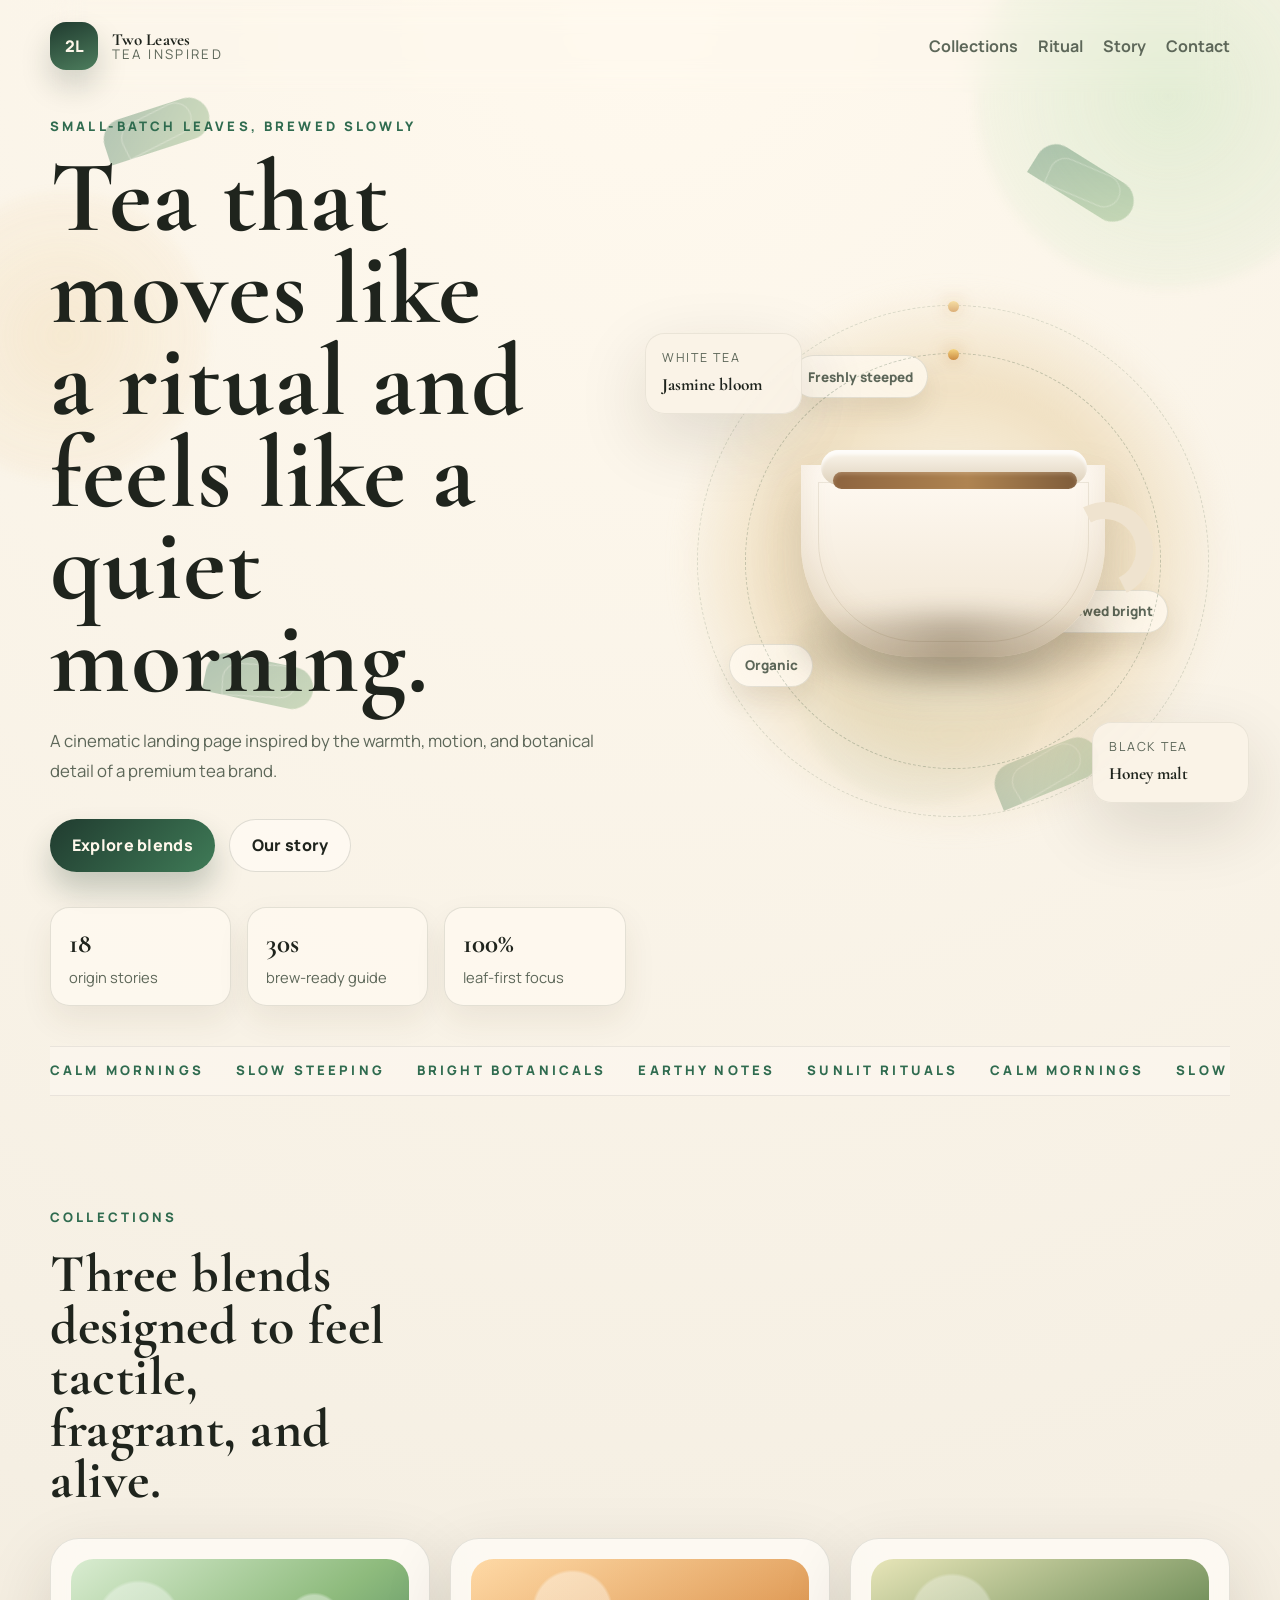
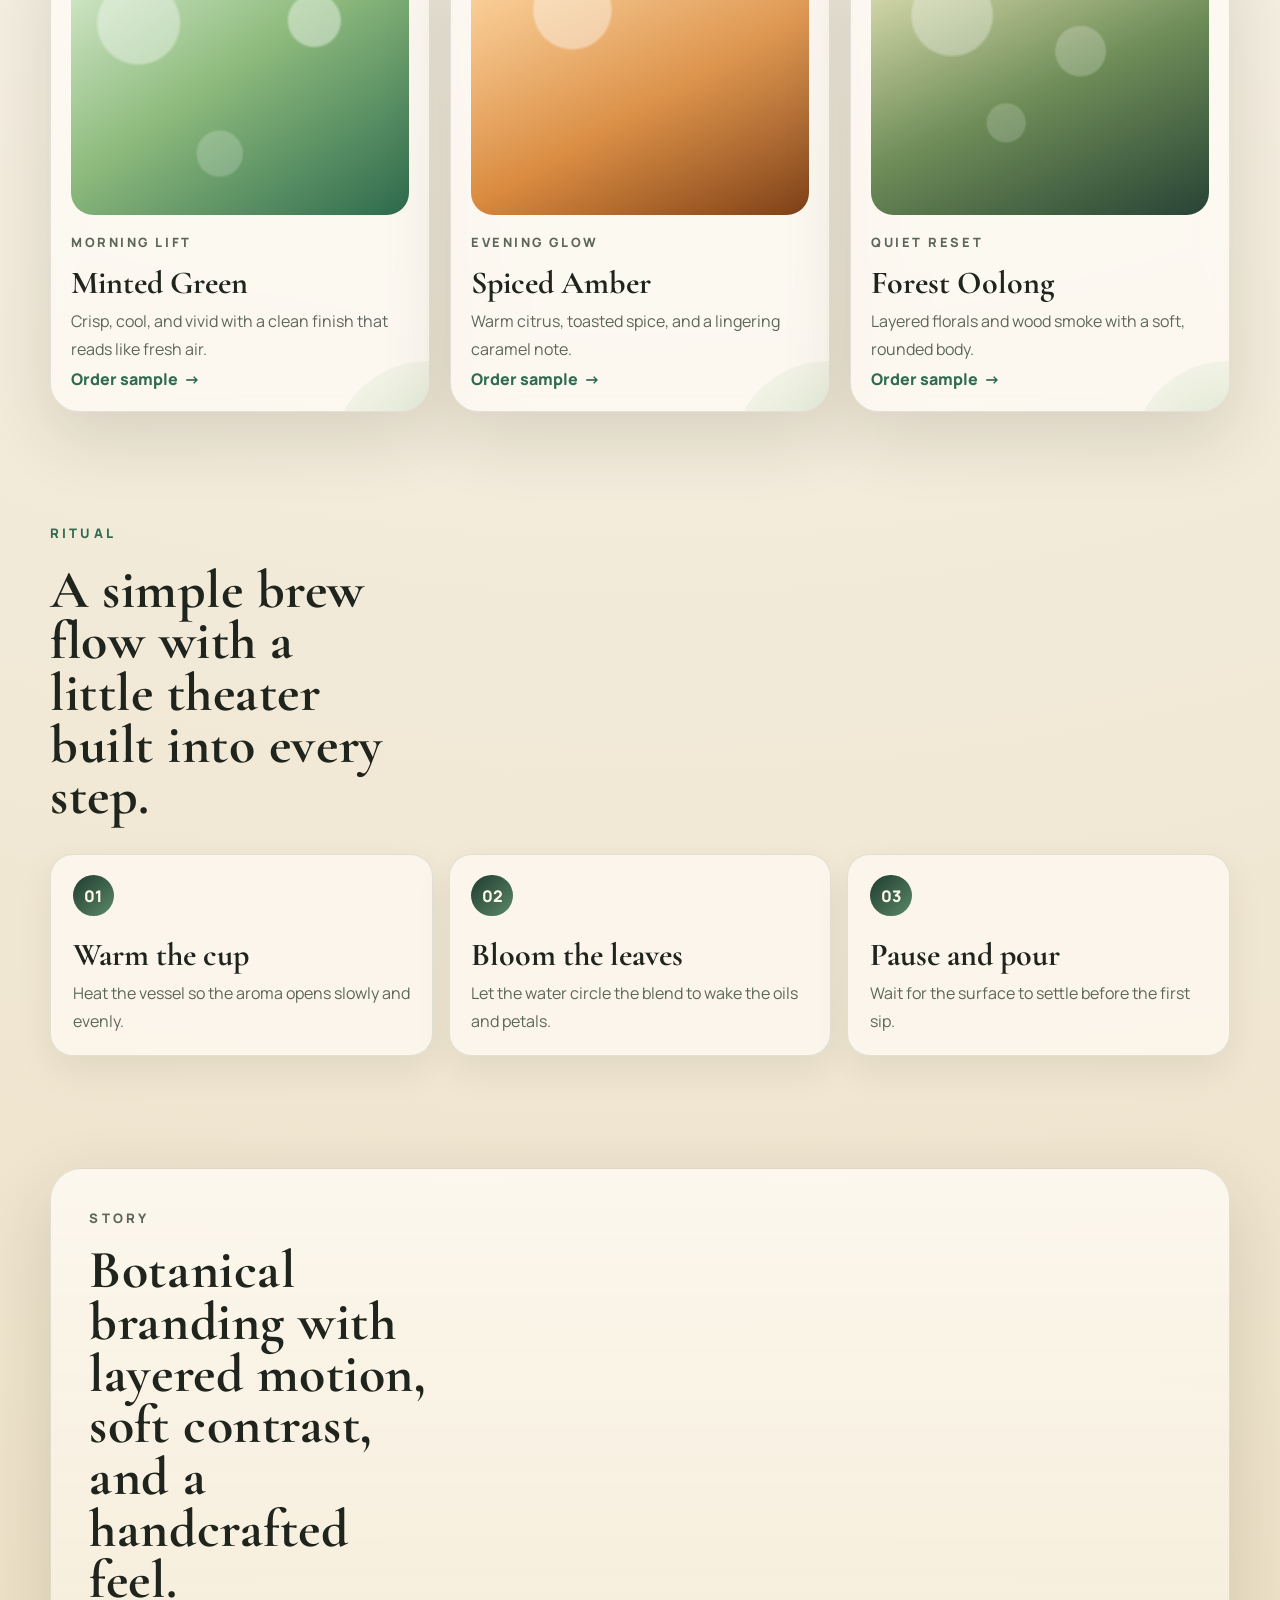
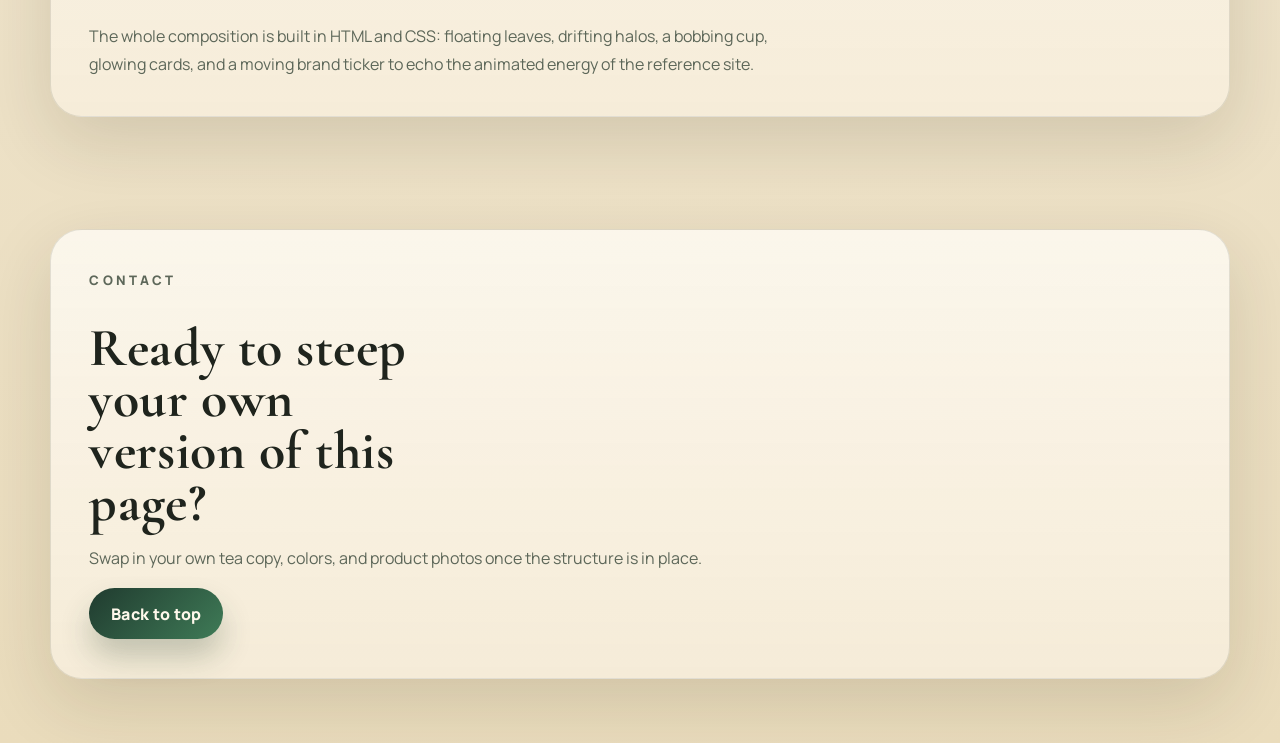
==== full-stack/assignment6/Project-1/index.html @ 66d1560f "Added: assignment6 Project-1" ====
<!DOCTYPE html>
<html lang="en">
    <head>
        <meta charset="UTF-8" />
        <meta name="viewport" content="width=device-width, initial-scale=1.0" />
        <title>Two Leaves Inspired Tea</title>
        <link rel="stylesheet" href="style.css" />
    </head>
    <body>
        <div class="page-bg" aria-hidden="true">
            <span class="orb orb-a"></span>
            <span class="orb orb-b"></span>
            <span class="orb orb-c"></span>
            <span class="leaf leaf-1"></span>
            <span class="leaf leaf-2"></span>
            <span class="leaf leaf-3"></span>
            <span class="leaf leaf-4"></span>
        </div>

        <header class="topbar">
            <a class="brand" href="#home" aria-label="Tea brand home">
                <span class="brand-mark">2L</span>
                <span class="brand-copy">
                    <strong>Two Leaves</strong>
                    <span>tea inspired</span>
                </span>
            </a>

            <nav class="nav" aria-label="Primary">
                <a href="#collections">Collections</a>
                <a href="#ritual">Ritual</a>
                <a href="#story">Story</a>
                <a href="#contact">Contact</a>
            </nav>
        </header>

        <main id="home">
            <section class="hero">
                <div class="hero-copy">
                    <p class="eyebrow">Small-batch leaves, brewed slowly</p>
                    <h1>Tea that moves like a ritual and feels like a quiet morning.</h1>
                    <p class="lede">
                        A cinematic landing page inspired by the warmth, motion, and botanical
                        detail of a premium tea brand.
                    </p>

                    <div class="hero-actions">
                        <a class="button button-primary" href="#collections">Explore blends</a>
                        <a class="button button-secondary" href="#story">Our story</a>
                    </div>

                    <div class="hero-metrics" aria-label="Highlights">
                        <div>
                            <strong>18</strong>
                            <span>origin stories</span>
                        </div>
                        <div>
                            <strong>30s</strong>
                            <span>brew-ready guide</span>
                        </div>
                        <div>
                            <strong>100%</strong>
                            <span>leaf-first focus</span>
                        </div>
                    </div>
                </div>

                <div class="hero-stage" aria-hidden="true">
                    <div class="halo"></div>
                    <div class="cup-wrap">
                        <div class="steam steam-1"></div>
                        <div class="steam steam-2"></div>
                        <div class="steam steam-3"></div>
                        <div class="cup">
                            <div class="cup-rim"></div>
                            <div class="tea-surface"></div>
                            <div class="cup-handle"></div>
                            <div class="cup-shadow"></div>
                        </div>
                        <div class="badge badge-top">Freshly steeped</div>
                        <div class="badge badge-left">Organic</div>
                        <div class="badge badge-right">Brewed bright</div>
                    </div>

                    <div class="orbit orbit-one"></div>
                    <div class="orbit orbit-two"></div>
                    <div class="botanical-card botanical-card-left">
                        <span>White Tea</span>
                        <strong>Jasmine bloom</strong>
                    </div>
                    <div class="botanical-card botanical-card-right">
                        <span>Black Tea</span>
                        <strong>Honey malt</strong>
                    </div>
                </div>
            </section>

            <section class="ticker" aria-label="Brand values">
                <div class="ticker-track">
                    <span>calm mornings</span>
                    <span>slow steeping</span>
                    <span>bright botanicals</span>
                    <span>earthy notes</span>
                    <span>sunlit rituals</span>
                    <span>calm mornings</span>
                    <span>slow steeping</span>
                    <span>bright botanicals</span>
                    <span>earthy notes</span>
                    <span>sunlit rituals</span>
                </div>
            </section>

            <section class="section" id="collections">
                <div class="section-heading">
                    <p class="eyebrow">Collections</p>
                    <h2>Three blends designed to feel tactile, fragrant, and alive.</h2>
                </div>

                <div class="cards">
                    <article class="tea-card card-a">
                        <div class="card-visual visual-sage"></div>
                        <p class="card-kicker">Morning lift</p>
                        <h3>Minted Green</h3>
                        <p>
                            Crisp, cool, and vivid with a clean finish that reads like fresh air.
                        </p>
                        <a href="#contact">Order sample</a>
                    </article>

                    <article class="tea-card card-b">
                        <div class="card-visual visual-amber"></div>
                        <p class="card-kicker">Evening glow</p>
                        <h3>Spiced Amber</h3>
                        <p>
                            Warm citrus, toasted spice, and a lingering caramel note.
                        </p>
                        <a href="#contact">Order sample</a>
                    </article>

                    <article class="tea-card card-c">
                        <div class="card-visual visual-forest"></div>
                        <p class="card-kicker">Quiet reset</p>
                        <h3>Forest Oolong</h3>
                        <p>
                            Layered florals and wood smoke with a soft, rounded body.
                        </p>
                        <a href="#contact">Order sample</a>
                    </article>
                </div>
            </section>

            <section class="section ritual-section" id="ritual">
                <div class="section-heading">
                    <p class="eyebrow">Ritual</p>
                    <h2>A simple brew flow with a little theater built into every step.</h2>
                </div>

                <div class="ritual-grid">
                    <div class="ritual-step">
                        <span>01</span>
                        <h3>Warm the cup</h3>
                        <p>Heat the vessel so the aroma opens slowly and evenly.</p>
                    </div>
                    <div class="ritual-step">
                        <span>02</span>
                        <h3>Bloom the leaves</h3>
                        <p>Let the water circle the blend to wake the oils and petals.</p>
                    </div>
                    <div class="ritual-step">
                        <span>03</span>
                        <h3>Pause and pour</h3>
                        <p>Wait for the surface to settle before the first sip.</p>
                    </div>
                </div>
            </section>

            <section class="section story-section" id="story">
                <div class="story-panel">
                    <div>
                        <p class="eyebrow">Story</p>
                        <h2>Botanical branding with layered motion, soft contrast, and a handcrafted feel.</h2>
                    </div>
                    <p>
                        The whole composition is built in HTML and CSS: floating leaves, drifting
                        halos, a bobbing cup, glowing cards, and a moving brand ticker to echo the
                        animated energy of the reference site.
                    </p>
                </div>
            </section>

            <section class="section contact-section" id="contact">
                <div class="contact-card">
                    <p class="eyebrow">Contact</p>
                    <h2>Ready to steep your own version of this page?</h2>
                    <p>Swap in your own tea copy, colors, and product photos once the structure is in place.</p>
                    <a class="button button-primary" href="#home">Back to top</a>
                </div>
            </section>
        </main>
    </body>
</html>
<!DOCTYPE html>
<html lang="en">
<head>
    <meta charset="UTF-8">
    <meta name="viewport" content="width=device-width, initial-scale=1.0">
    <title>Document</title>
</head>
<body>
    
</body>
</html>
---- full-stack/assignment6/Project-1/style.css ----
@import url("https://fonts.googleapis.com/css2?family=Cormorant+Garamond:wght@500;600;700&family=Manrope:wght@400;500;600;700;800&display=swap");

:root {
    --bg: #f5efe3;
    --bg-alt: #efe4d1;
    --panel: rgba(255, 250, 241, 0.74);
    --panel-strong: rgba(250, 243, 231, 0.94);
    --text: #1f241d;
    --muted: #5d6759;
    --accent: #8b5a2b;
    --accent-2: #2f6b4f;
    --accent-3: #bda76b;
    --line: rgba(34, 45, 31, 0.12);
    --shadow: 0 24px 70px rgba(45, 35, 15, 0.14);
}

* {
    box-sizing: border-box;
}

html {
    scroll-behavior: smooth;
}

body {
    margin: 0;
    min-height: 100vh;
    color: var(--text);
    background:
        radial-gradient(circle at top, #fff9ee 0%, var(--bg) 40%, #eadcbc 100%);
    font-family: "Manrope", "Trebuchet MS", sans-serif;
    overflow-x: hidden;
}

a {
    color: inherit;
    text-decoration: none;
}

img {
    max-width: 100%;
    display: block;
}

.page-bg {
    position: fixed;
    inset: 0;
    pointer-events: none;
    overflow: hidden;
    z-index: -1;
}

.orb {
    position: absolute;
    border-radius: 50%;
    filter: blur(6px);
    opacity: 0.55;
    animation: drift 18s ease-in-out infinite;
}

.orb-a {
    width: 24rem;
    height: 24rem;
    top: -6rem;
    right: -5rem;
    background: radial-gradient(circle, rgba(186, 223, 177, 0.68), rgba(186, 223, 177, 0));
}

.orb-b {
    width: 18rem;
    height: 18rem;
    top: 12rem;
    left: -5rem;
    background: radial-gradient(circle, rgba(233, 190, 119, 0.38), rgba(233, 190, 119, 0));
    animation-delay: -6s;
}

.orb-c {
    width: 16rem;
    height: 16rem;
    bottom: 6rem;
    right: 18%;
    background: radial-gradient(circle, rgba(76, 140, 106, 0.26), rgba(76, 140, 106, 0));
    animation-delay: -12s;
}

.leaf {
    position: absolute;
    width: 6.8rem;
    height: 2.6rem;
    border-radius: 999px 999px 999px 0;
    background: linear-gradient(135deg, #1d5f3f 0%, #6ea25f 100%);
    opacity: 0.32;
    filter: blur(0.5px);
    animation: floatLeaf 14s ease-in-out infinite;
}

.leaf::before {
    content: "";
    position: absolute;
    inset: 0.28rem 1.05rem;
    border-radius: inherit;
    border: 1px solid rgba(255, 255, 255, 0.35);
    transform: rotate(-9deg);
}

.leaf-1 {
    top: 12%;
    left: 8%;
    transform: rotate(-18deg);
}

.leaf-2 {
    top: 18%;
    right: 11%;
    transform: rotate(32deg);
    animation-delay: -3s;
}

.leaf-3 {
    bottom: 22%;
    left: 16%;
    transform: rotate(12deg);
    animation-delay: -7s;
}

.leaf-4 {
    bottom: 12%;
    right: 14%;
    transform: rotate(-22deg);
    animation-delay: -10s;
}

.topbar,
.hero,
.section,
.ticker {
    width: min(1180px, calc(100% - 2rem));
    margin-inline: auto;
}

.topbar {
    display: flex;
    align-items: center;
    justify-content: space-between;
    gap: 1rem;
    padding: 1.4rem 0;
    position: sticky;
    top: 0;
    z-index: 10;
    backdrop-filter: blur(14px);
}

.brand {
    display: inline-flex;
    align-items: center;
    gap: 0.85rem;
}

.brand-mark {
    width: 3rem;
    height: 3rem;
    display: grid;
    place-items: center;
    border-radius: 1rem;
    background: linear-gradient(160deg, #203b2f, #4d7d5d);
    color: #fff7ea;
    font-weight: 800;
    box-shadow: 0 16px 30px rgba(19, 40, 27, 0.18);
}

.brand-copy {
    display: grid;
    line-height: 1.05;
}

.brand-copy strong,
.section-heading h2,
.hero-copy h1,
.story-panel h2,
.contact-card h2 {
    font-family: "Cormorant Garamond", Georgia, serif;
    letter-spacing: 0.01em;
}

.brand-copy strong {
    font-size: 1.06rem;
}

.brand-copy span {
    color: var(--muted);
    font-size: 0.83rem;
    text-transform: uppercase;
    letter-spacing: 0.18em;
}

.nav {
    display: flex;
    flex-wrap: wrap;
    gap: 1.25rem;
    justify-content: flex-end;
}

.nav a {
    color: var(--muted);
    font-weight: 700;
    position: relative;
}

.nav a::after {
    content: "";
    position: absolute;
    left: 0;
    bottom: -0.4rem;
    width: 100%;
    height: 2px;
    border-radius: 99px;
    background: linear-gradient(90deg, var(--accent-2), var(--accent-3));
    transform: scaleX(0);
    transform-origin: left;
    transition: transform 220ms ease;
}

.nav a:hover::after,
.nav a:focus-visible::after {
    transform: scaleX(1);
}

.hero {
    min-height: calc(100vh - 5.5rem);
    display: grid;
    grid-template-columns: 1.02fr 0.98fr;
    align-items: center;
    gap: clamp(2rem, 4vw, 4.5rem);
    padding: 1.5rem 0 2rem;
}

.hero-copy {
    animation: fadeUp 900ms ease both;
}

.eyebrow {
    margin: 0 0 0.9rem;
    color: var(--accent-2);
    font-size: 0.82rem;
    font-weight: 800;
    letter-spacing: 0.24em;
    text-transform: uppercase;
}

.hero-copy h1 {
    margin: 0;
    max-width: 10ch;
    font-size: clamp(3.5rem, 8vw, 7.4rem);
    line-height: 0.9;
}

.lede {
    max-width: 34rem;
    margin: 1.4rem 0 0;
    font-size: 1.05rem;
    line-height: 1.8;
    color: var(--muted);
}

.hero-actions {
    display: flex;
    flex-wrap: wrap;
    gap: 0.9rem;
    margin-top: 2rem;
}

.button {
    display: inline-flex;
    align-items: center;
    justify-content: center;
    min-height: 3.2rem;
    padding: 0.85rem 1.35rem;
    border-radius: 999px;
    font-weight: 800;
    letter-spacing: 0.02em;
    transition: transform 200ms ease, box-shadow 200ms ease, background 200ms ease;
}

.button:hover,
.button:focus-visible {
    transform: translateY(-2px);
}

.button-primary {
    color: #fff8eb;
    background: linear-gradient(135deg, #203b2f, #3f7b57);
    box-shadow: 0 18px 30px rgba(28, 59, 41, 0.24);
}

.button-secondary {
    border: 1px solid rgba(35, 43, 30, 0.14);
    background: rgba(255, 251, 244, 0.72);
}

.hero-metrics {
    display: grid;
    grid-template-columns: repeat(3, minmax(0, 1fr));
    gap: 1rem;
    margin-top: 2.2rem;
}

.hero-metrics div {
    padding: 1rem 1.1rem;
    border-radius: 1.2rem;
    border: 1px solid var(--line);
    background: var(--panel);
    backdrop-filter: blur(10px);
    box-shadow: 0 14px 32px rgba(79, 62, 24, 0.08);
}

.hero-metrics strong {
    display: block;
    font-size: 1.7rem;
    font-family: "Cormorant Garamond", Georgia, serif;
}

.hero-metrics span {
    color: var(--muted);
    font-size: 0.92rem;
}

.hero-stage {
    position: relative;
    min-height: 42rem;
    display: grid;
    place-items: center;
    animation: fadeUp 1100ms ease 120ms both;
}

.halo {
    position: absolute;
    width: min(84vw, 34rem);
    aspect-ratio: 1;
    border-radius: 50%;
    background: radial-gradient(circle, rgba(255, 252, 241, 0.95), rgba(232, 209, 166, 0.58) 45%, rgba(232, 209, 166, 0) 72%);
    filter: blur(10px);
    animation: pulse 7s ease-in-out infinite;
}

.cup-wrap {
    position: relative;
    width: min(70vw, 28rem);
    aspect-ratio: 1;
    display: grid;
    place-items: center;
    animation: bob 6s ease-in-out infinite;
}

.cup {
    position: relative;
    width: 19rem;
    height: 12rem;
    border-radius: 0 0 7rem 7rem;
    background: linear-gradient(180deg, #fffaf3 0%, #efe3cf 100%);
    box-shadow: inset 0 -1rem 2rem rgba(136, 103, 48, 0.13), 0 25px 50px rgba(77, 55, 20, 0.22);
    z-index: 2;
}

.cup::before {
    content: "";
    position: absolute;
    inset: 1.05rem 1.05rem 0.95rem;
    border-radius: 0 0 6.3rem 6.3rem;
    border: 1px solid rgba(94, 72, 28, 0.1);
}

.cup-rim {
    position: absolute;
    top: -0.95rem;
    left: 1.25rem;
    width: 16.6rem;
    height: 2.2rem;
    border-radius: 999px;
    background: linear-gradient(180deg, #fcf7ee 0%, #ddd0ba 100%);
    box-shadow: inset 0 0.3rem 0.2rem rgba(255, 255, 255, 0.7);
}

.tea-surface {
    position: absolute;
    top: 0.4rem;
    left: 1.95rem;
    width: 15.3rem;
    height: 1.1rem;
    border-radius: 999px;
    background: linear-gradient(90deg, #8d643f, #af8451 55%, #7f5d3b);
    box-shadow: inset 0 0.12rem 0.25rem rgba(255, 236, 210, 0.25);
    animation: liquidShimmer 5s ease-in-out infinite;
}

.cup-handle {
    position: absolute;
    top: 2.3rem;
    right: -3rem;
    width: 6rem;
    height: 6rem;
    border-radius: 50%;
    border: 1.1rem solid #efe3cf;
    border-left-color: transparent;
    border-bottom-color: transparent;
    transform: rotate(18deg);
}

.cup-shadow {
    position: absolute;
    left: 50%;
    bottom: -1.4rem;
    width: 22rem;
    height: 4.2rem;
    transform: translateX(-50%);
    border-radius: 50%;
    background: radial-gradient(circle, rgba(64, 45, 18, 0.32), rgba(64, 45, 18, 0));
    filter: blur(12px);
    animation: shadowPulse 6s ease-in-out infinite;
}

.steam {
    position: absolute;
    bottom: 9.8rem;
    width: 0.9rem;
    height: 6rem;
    border-radius: 999px;
    background: linear-gradient(180deg, rgba(255, 250, 240, 0.95), rgba(255, 250, 240, 0));
    filter: blur(4px);
    opacity: 0;
    animation: steamRise 4.5s ease-in-out infinite;
}

.steam-1 {
    left: calc(50% - 2.1rem);
}

.steam-2 {
    left: calc(50% - 0.4rem);
    animation-delay: -1.4s;
}

.steam-3 {
    left: calc(50% + 1.35rem);
    animation-delay: -2.8s;
}

.badge {
    position: absolute;
    padding: 0.65rem 0.9rem;
    border-radius: 999px;
    background: rgba(255, 251, 242, 0.8);
    border: 1px solid rgba(41, 51, 34, 0.12);
    box-shadow: 0 14px 26px rgba(66, 47, 18, 0.1);
    font-size: 0.84rem;
    font-weight: 800;
    color: var(--muted);
    backdrop-filter: blur(10px);
    animation: driftBadge 5s ease-in-out infinite;
}

.badge-top {
    top: 4%;
    left: 14%;
}

.badge-left {
    left: 0;
    bottom: 22%;
    animation-delay: -1.4s;
}

.badge-right {
    right: 2%;
    bottom: 34%;
    animation-delay: -2.2s;
}

.orbit {
    position: absolute;
    border-radius: 50%;
    border: 1px dashed rgba(50, 80, 54, 0.25);
    animation: spin 18s linear infinite;
}

.orbit::before {
    content: "";
    position: absolute;
    inset: -0.35rem auto auto 50%;
    width: 0.7rem;
    height: 0.7rem;
    margin-left: -0.35rem;
    border-radius: 50%;
    background: linear-gradient(180deg, #f4d37f, #cb8b41);
    box-shadow: 0 0 18px rgba(203, 139, 65, 0.7);
}

.orbit-one {
    width: 26rem;
    height: 26rem;
}

.orbit-two {
    width: 32rem;
    height: 32rem;
    animation-direction: reverse;
    opacity: 0.65;
}

.botanical-card {
    position: absolute;
    min-width: 9.8rem;
    padding: 0.95rem 1rem;
    border-radius: 1.2rem;
    background: var(--panel-strong);
    box-shadow: var(--shadow);
    border: 1px solid rgba(38, 49, 31, 0.08);
    animation: floatCard 7s ease-in-out infinite;
}

.botanical-card span {
    display: block;
    margin-bottom: 0.25rem;
    color: var(--muted);
    font-size: 0.78rem;
    text-transform: uppercase;
    letter-spacing: 0.14em;
}

.botanical-card strong {
    font-size: 1.08rem;
    font-family: "Cormorant Garamond", Georgia, serif;
}

.botanical-card-left {
    left: -2rem;
    top: 16%;
}

.botanical-card-right {
    right: -1.2rem;
    bottom: 14%;
    animation-delay: -2.8s;
}

.ticker {
    overflow: hidden;
    margin-top: 0.5rem;
    border-top: 1px solid rgba(30, 35, 27, 0.08);
    border-bottom: 1px solid rgba(30, 35, 27, 0.08);
    background: rgba(255, 251, 245, 0.42);
}

.ticker-track {
    display: flex;
    gap: 2rem;
    width: max-content;
    padding: 0.9rem 0;
    color: var(--accent-2);
    font-size: 0.82rem;
    font-weight: 800;
    text-transform: uppercase;
    letter-spacing: 0.24em;
    animation: tickerMove 28s linear infinite;
}

.section {
    padding: 7rem 0 0;
}

.section-heading {
    display: grid;
    gap: 0.35rem;
    margin-bottom: 2rem;
}

.section-heading h2,
.story-panel h2,
.contact-card h2 {
    margin: 0;
    font-size: clamp(2.2rem, 4.2vw, 4.2rem);
    line-height: 0.96;
    max-width: 13ch;
}

.cards {
    display: grid;
    grid-template-columns: repeat(3, minmax(0, 1fr));
    gap: 1.25rem;
}

.tea-card {
    position: relative;
    padding: 1.25rem;
    border-radius: 1.8rem;
    border: 1px solid rgba(42, 50, 35, 0.12);
    background: rgba(255, 252, 247, 0.74);
    backdrop-filter: blur(14px);
    box-shadow: var(--shadow);
    overflow: hidden;
    transition: transform 220ms ease, box-shadow 220ms ease;
}

.tea-card:hover {
    transform: translateY(-8px);
    box-shadow: 0 28px 70px rgba(53, 36, 10, 0.18);
}

.tea-card::after {
    content: "";
    position: absolute;
    inset: auto -25% -30% auto;
    width: 12rem;
    height: 12rem;
    border-radius: 50%;
    background: radial-gradient(circle, rgba(126, 177, 109, 0.28), rgba(126, 177, 109, 0));
}

.card-visual {
    height: 16rem;
    border-radius: 1.4rem;
    margin-bottom: 1rem;
    position: relative;
    overflow: hidden;
}

.card-visual::before,
.card-visual::after {
    content: "";
    position: absolute;
    inset: 0;
}

.visual-sage {
    background:
        radial-gradient(circle at 20% 25%, rgba(255, 255, 255, 0.38) 0 12%, transparent 13%),
        linear-gradient(145deg, #d9ecd1 0%, #8ebb7d 45%, #2d6a4d 100%);
}

.visual-sage::before {
    background:
        radial-gradient(circle at 72% 24%, rgba(255, 255, 255, 0.42) 0 8%, transparent 9%),
        radial-gradient(circle at 44% 76%, rgba(255, 255, 255, 0.2) 0 8%, transparent 9%);
    animation: softFloat 8s ease-in-out infinite;
}

.visual-amber {
    background:
        radial-gradient(circle at 30% 20%, rgba(255, 255, 255, 0.42) 0 12%, transparent 13%),
        linear-gradient(150deg, #fed39b 0%, #d9893d 55%, #7d4017 100%);
}

.visual-amber::before {
    background: linear-gradient(180deg, rgba(255, 244, 214, 0.18), rgba(0, 0, 0, 0));
    animation: liquidShimmer 6s ease-in-out infinite;
}

.visual-forest {
    background:
        radial-gradient(circle at 24% 22%, rgba(255, 255, 255, 0.32) 0 12%, transparent 13%),
        linear-gradient(155deg, #e7e5b8 0%, #6d8c57 52%, #284335 100%);
}

.visual-forest::before {
    background:
        radial-gradient(circle at 62% 36%, rgba(255, 255, 255, 0.22) 0 9%, transparent 10%),
        radial-gradient(circle at 40% 64%, rgba(255, 255, 255, 0.18) 0 7%, transparent 8%);
    animation: floatLeaf 9s ease-in-out infinite;
}

.card-kicker {
    margin: 0 0 0.35rem;
    color: var(--accent-2);
    font-size: 0.8rem;
    font-weight: 800;
    text-transform: uppercase;
    letter-spacing: 0.2em;
}

.tea-card h3,
.ritual-step h3 {
    margin: 0;
    font-family: "Cormorant Garamond", Georgia, serif;
    font-size: 2rem;
}

.tea-card p,
.story-panel p,
.contact-card p,
.ritual-step p {
    color: var(--muted);
    line-height: 1.75;
}

.tea-card a {
    display: inline-flex;
    align-items: center;
    gap: 0.4rem;
    margin-top: 0.25rem;
    color: var(--accent-2);
    font-weight: 800;
}

.tea-card a::after {
    content: "→";
    transition: transform 180ms ease;
}

.tea-card a:hover::after {
    transform: translateX(4px);
}

.ritual-grid {
    display: grid;
    grid-template-columns: repeat(3, minmax(0, 1fr));
    gap: 1rem;
}

.ritual-step {
    padding: 1.25rem 1.35rem;
    border-radius: 1.4rem;
    border: 1px solid rgba(49, 57, 41, 0.12);
    background: rgba(255, 251, 245, 0.7);
    box-shadow: 0 14px 36px rgba(54, 36, 12, 0.08);
}

.ritual-step span {
    display: inline-grid;
    place-items: center;
    width: 2.6rem;
    height: 2.6rem;
    margin-bottom: 0.9rem;
    border-radius: 50%;
    background: linear-gradient(135deg, #203b2f, #5b8967);
    color: #fff9ec;
    font-weight: 800;
}

.story-panel,
.contact-card {
    display: grid;
    gap: 1rem;
    padding: clamp(1.4rem, 4vw, 2.4rem);
    border-radius: 2rem;
    border: 1px solid rgba(42, 50, 35, 0.12);
    background: linear-gradient(180deg, rgba(255, 252, 246, 0.78), rgba(247, 238, 220, 0.86));
    box-shadow: var(--shadow);
}

.story-section p:last-child {
    max-width: 44rem;
    margin: 0;
}

.contact-section {
    padding-bottom: 4rem;
}

.contact-card {
    justify-items: start;
}

@keyframes drift {
    0%,
    100% {
        transform: translate3d(0, 0, 0) scale(1);
    }
    50% {
        transform: translate3d(18px, -18px, 0) scale(1.04);
    }
}

@keyframes floatLeaf {
    0%,
    100% {
        transform: translate3d(0, 0, 0) rotate(var(--leaf-rotate, -15deg));
    }
    50% {
        transform: translate3d(0, -16px, 0) rotate(calc(var(--leaf-rotate, -15deg) + 8deg));
    }
}

.leaf-1,
.leaf-2,
.leaf-3,
.leaf-4 {
    --leaf-rotate: -15deg;
}

.leaf-2 {
    --leaf-rotate: 32deg;
}

.leaf-3 {
    --leaf-rotate: 12deg;
}

.leaf-4 {
    --leaf-rotate: -22deg;
}

@keyframes fadeUp {
    from {
        opacity: 0;
        transform: translateY(24px);
    }
    to {
        opacity: 1;
        transform: translateY(0);
    }
}

@keyframes bob {
    0%,
    100% {
        transform: translateY(0);
    }
    50% {
        transform: translateY(-12px);
    }
}

@keyframes pulse {
    0%,
    100% {
        transform: scale(0.96);
        opacity: 0.72;
    }
    50% {
        transform: scale(1.04);
        opacity: 1;
    }
}

@keyframes spin {
    from {
        transform: rotate(0deg);
    }
    to {
        transform: rotate(360deg);
    }
}

@keyframes floatCard {
    0%,
    100% {
        transform: translateY(0) rotate(-1deg);
    }
    50% {
        transform: translateY(-10px) rotate(1deg);
    }
}

@keyframes steamRise {
    0% {
        opacity: 0;
        transform: translateY(10px) scaleY(0.6);
    }
    25% {
        opacity: 0.55;
    }
    75% {
        opacity: 0.25;
    }
    100% {
        opacity: 0;
        transform: translateY(-58px) scaleY(1.5);
    }
}

@keyframes tickerMove {
    from {
        transform: translateX(0);
    }
    to {
        transform: translateX(-50%);
    }
}

@keyframes driftBadge {
    0%,
    100% {
        transform: translateY(0);
    }
    50% {
        transform: translateY(-8px);
    }
}

@keyframes liquidShimmer {
    0%,
    100% {
        filter: brightness(1);
    }
    50% {
        filter: brightness(1.08);
    }
}

@keyframes shadowPulse {
    0%,
    100% {
        transform: translateX(-50%) scale(0.96);
        opacity: 0.75;
    }
    50% {
        transform: translateX(-50%) scale(1.03);
        opacity: 1;
    }
}

@keyframes softFloat {
    0%,
    100% {
        transform: translate3d(0, 0, 0) scale(1);
    }
    50% {
        transform: translate3d(0, -10px, 0) scale(1.03);
    }
}

@media (max-width: 980px) {
    .topbar {
        position: static;
        flex-direction: column;
        align-items: flex-start;
    }

    .nav {
        justify-content: flex-start;
        gap: 1rem;
    }

    .hero {
        grid-template-columns: 1fr;
        min-height: auto;
        padding-top: 1rem;
    }

    .hero-copy h1 {
        max-width: 12ch;
    }

    .hero-stage {
        min-height: 34rem;
    }

    .cards,
    .ritual-grid,
    .hero-metrics {
        grid-template-columns: 1fr;
    }

    .botanical-card-left {
        left: 0;
    }

    .botanical-card-right {
        right: 0;
    }
}

@media (max-width: 640px) {
    .topbar,
    .hero,
    .section,
    .ticker {
        width: min(100% - 1.2rem, 1180px);
    }

    .brand-copy span,
    .nav a {
        letter-spacing: 0.12em;
    }

    .hero-copy h1 {
        font-size: clamp(3rem, 16vw, 5rem);
    }

    .cup {
        transform: scale(0.82);
    }

    .badge-left,
    .badge-right,
    .botanical-card {
        display: none;
    }

    .section {
        padding-top: 5.5rem;
    }
}
*, *::before, *::after {
    box-sizing: border-box; /* Fixes padding/border issues with width */
    margin: 0; /* Removes default space outside elements */
    padding: 0; /* Removes default space inside elements */
}

body {
    line-height: 1.5; /* Improves readability */
    -webkit-font-smoothing: antialiased; /* Makes fonts look cleaner */
}

img, picture, video, canvas, svg {
    display: block; /* Removes weird spacing at the bottom of images */
    max-width: 100%; /* Prevents images from overflowing containers */
}
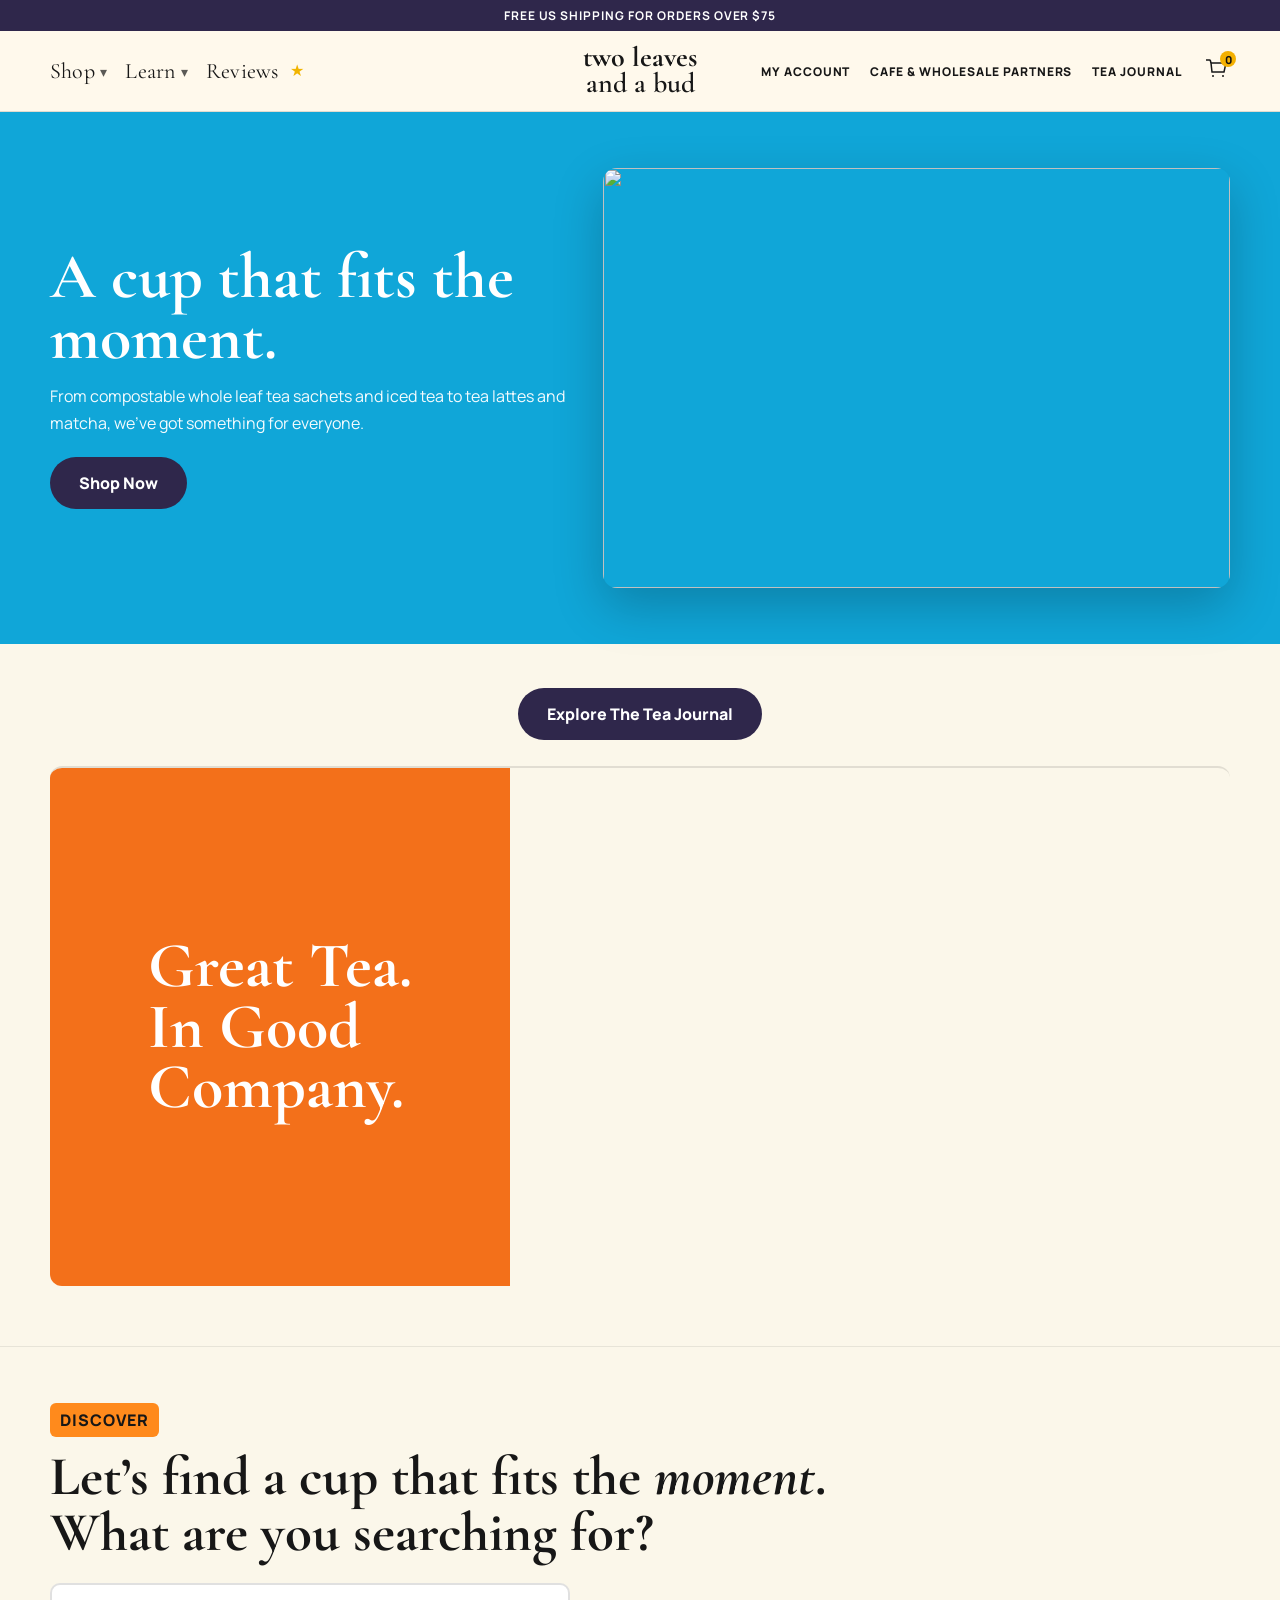
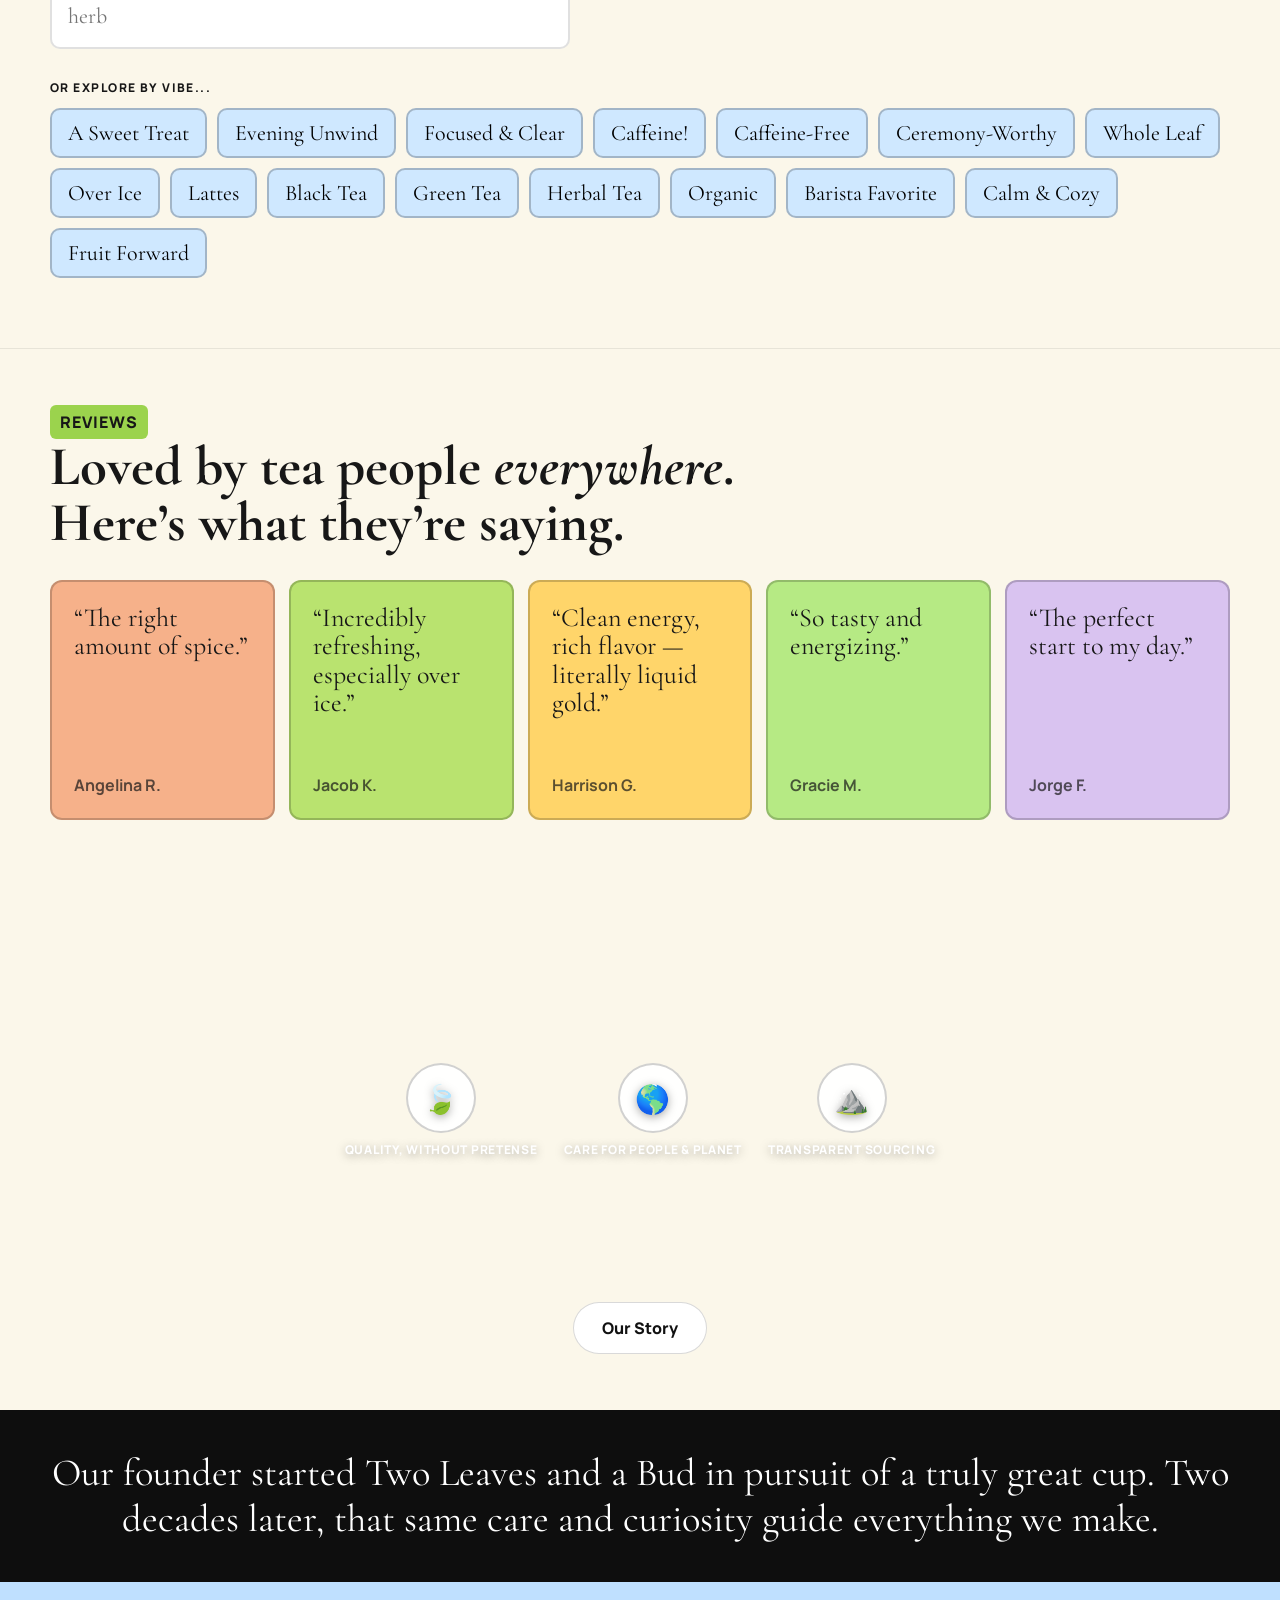
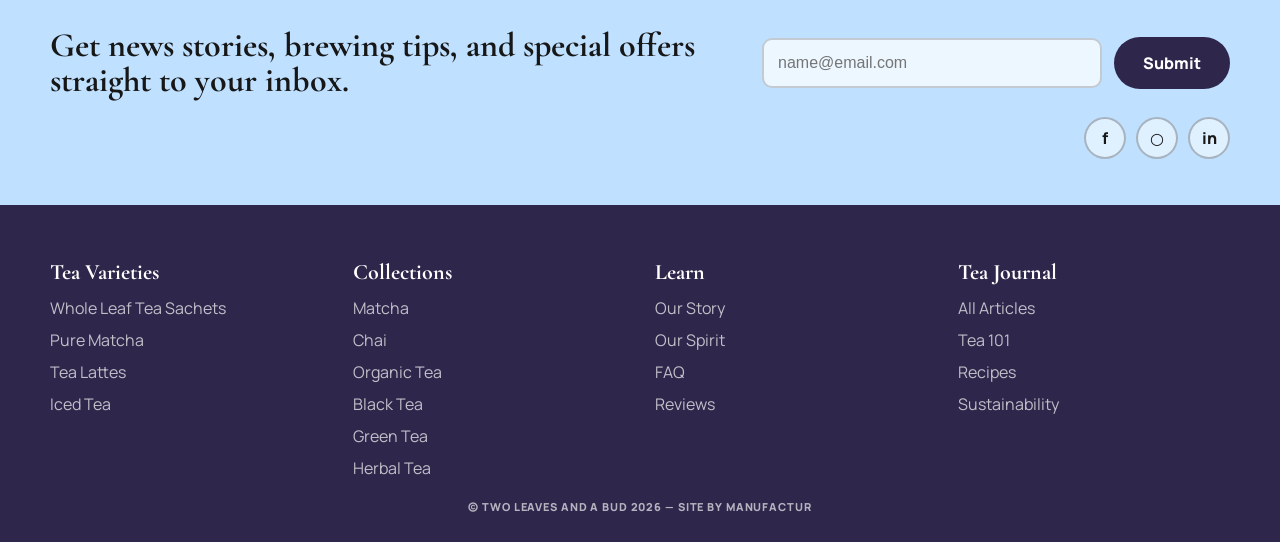
==== commit 2467aeba: "Update: Project-1" ====
--- a/full-stack/assignment6/Project-1/index.html
+++ b/full-stack/assignment6/Project-1/index.html
@@ -3,210 +3,235 @@
     <head>
         <meta charset="UTF-8" />
         <meta name="viewport" content="width=device-width, initial-scale=1.0" />
-        <title>Two Leaves Inspired Tea</title>
+        <title>Two Leaves — Screenshot Replica</title>
+        <link rel="preconnect" href="https://fonts.googleapis.com">
+        <link rel="preconnect" href="https://fonts.gstatic.com" crossorigin>
+        <link href="https://fonts.googleapis.com/css2?family=Cormorant+Garamond:wght@500;600;700&family=Manrope:wght@400;600;700;800&display=swap" rel="stylesheet">
         <link rel="stylesheet" href="style.css" />
     </head>
     <body>
-        <div class="page-bg" aria-hidden="true">
-            <span class="orb orb-a"></span>
-            <span class="orb orb-b"></span>
-            <span class="orb orb-c"></span>
-            <span class="leaf leaf-1"></span>
-            <span class="leaf leaf-2"></span>
-            <span class="leaf leaf-3"></span>
-            <span class="leaf leaf-4"></span>
-        </div>
-
-        <header class="topbar">
-            <a class="brand" href="#home" aria-label="Tea brand home">
-                <span class="brand-mark">2L</span>
-                <span class="brand-copy">
-                    <strong>Two Leaves</strong>
-                    <span>tea inspired</span>
-                </span>
-            </a>
-
-            <nav class="nav" aria-label="Primary">
-                <a href="#collections">Collections</a>
-                <a href="#ritual">Ritual</a>
-                <a href="#story">Story</a>
-                <a href="#contact">Contact</a>
-            </nav>
+        <div class="promo-strip">FREE US SHIPPING FOR ORDERS OVER $75</div>
+
+        <header class="header">
+            <div class="wrap header-inner">
+                <nav class="nav-left" aria-label="Primary left">
+                    <a href="#shop" class="nav-item">Shop <span class="caret" aria-hidden="true">▾</span></a>
+                    <a href="#learn" class="nav-item">Learn <span class="caret" aria-hidden="true">▾</span></a>
+                    <a href="#reviews" class="nav-item">Reviews <span class="star" aria-hidden="true">★</span></a>
+                </nav>
+
+                <a class="brand" href="#top" aria-label="Home">
+                    <span class="brand-wordmark">two leaves<br><span class="amp">and a bud</span></span>
+                </a>
+
+                <nav class="nav-right" aria-label="Primary right">
+                    <a href="#account" class="nav-right-link">MY ACCOUNT</a>
+                    <a href="#partners" class="nav-right-link">CAFE &amp; WHOLESALE PARTNERS</a>
+                    <a href="#journal" class="nav-right-link">TEA JOURNAL</a>
+                    <a href="#cart" class="cart" aria-label="Cart">
+                        <span class="cart-icon" aria-hidden="true">
+                            <svg viewBox="0 0 24 24" fill="none" xmlns="http://www.w3.org/2000/svg">
+                                <path d="M7 6h15l-2 9H8L7 6Z" stroke="currentColor" stroke-width="1.5"/>
+                                <path d="M7 6 6.4 3.8A1 1 0 0 0 5.4 3H2" stroke="currentColor" stroke-width="1.5"/>
+                                <path d="M9 20a1 1 0 1 0 0-2 1 1 0 0 0 0 2Z" fill="currentColor"/>
+                                <path d="M19 20a1 1 0 1 0 0-2 1 1 0 0 0 0 2Z" fill="currentColor"/>
+                            </svg>
+                        </span>
+                        <span class="cart-badge" aria-label="items in cart">0</span>
+                    </a>
+                </nav>
+            </div>
         </header>
 
-        <main id="home">
-            <section class="hero">
-                <div class="hero-copy">
-                    <p class="eyebrow">Small-batch leaves, brewed slowly</p>
-                    <h1>Tea that moves like a ritual and feels like a quiet morning.</h1>
-                    <p class="lede">
-                        A cinematic landing page inspired by the warmth, motion, and botanical
-                        detail of a premium tea brand.
-                    </p>
-
-                    <div class="hero-actions">
-                        <a class="button button-primary" href="#collections">Explore blends</a>
-                        <a class="button button-secondary" href="#story">Our story</a>
-                    </div>
-
-                    <div class="hero-metrics" aria-label="Highlights">
-                        <div>
-                            <strong>18</strong>
-                            <span>origin stories</span>
-                        </div>
-                        <div>
-                            <strong>30s</strong>
-                            <span>brew-ready guide</span>
-                        </div>
-                        <div>
-                            <strong>100%</strong>
-                            <span>leaf-first focus</span>
-                        </div>
-                    </div>
-                </div>
-
-                <div class="hero-stage" aria-hidden="true">
-                    <div class="halo"></div>
-                    <div class="cup-wrap">
-                        <div class="steam steam-1"></div>
-                        <div class="steam steam-2"></div>
-                        <div class="steam steam-3"></div>
-                        <div class="cup">
-                            <div class="cup-rim"></div>
-                            <div class="tea-surface"></div>
-                            <div class="cup-handle"></div>
-                            <div class="cup-shadow"></div>
-                        </div>
-                        <div class="badge badge-top">Freshly steeped</div>
-                        <div class="badge badge-left">Organic</div>
-                        <div class="badge badge-right">Brewed bright</div>
-                    </div>
-
-                    <div class="orbit orbit-one"></div>
-                    <div class="orbit orbit-two"></div>
-                    <div class="botanical-card botanical-card-left">
-                        <span>White Tea</span>
-                        <strong>Jasmine bloom</strong>
-                    </div>
-                    <div class="botanical-card botanical-card-right">
-                        <span>Black Tea</span>
-                        <strong>Honey malt</strong>
-                    </div>
-                </div>
-            </section>
-
-            <section class="ticker" aria-label="Brand values">
-                <div class="ticker-track">
-                    <span>calm mornings</span>
-                    <span>slow steeping</span>
-                    <span>bright botanicals</span>
-                    <span>earthy notes</span>
-                    <span>sunlit rituals</span>
-                    <span>calm mornings</span>
-                    <span>slow steeping</span>
-                    <span>bright botanicals</span>
-                    <span>earthy notes</span>
-                    <span>sunlit rituals</span>
-                </div>
-            </section>
-
-            <section class="section" id="collections">
-                <div class="section-heading">
-                    <p class="eyebrow">Collections</p>
-                    <h2>Three blends designed to feel tactile, fragrant, and alive.</h2>
-                </div>
-
-                <div class="cards">
-                    <article class="tea-card card-a">
-                        <div class="card-visual visual-sage"></div>
-                        <p class="card-kicker">Morning lift</p>
-                        <h3>Minted Green</h3>
+        <main id="top">
+            <section class="hero" id="shop">
+                <div class="wrap hero-inner">
+                    <div class="hero-copy">
+                        <h1>A cup that fits the moment.</h1>
                         <p>
-                            Crisp, cool, and vivid with a clean finish that reads like fresh air.
+                            From compostable whole leaf tea sachets and iced tea to tea lattes and matcha,
+                            we’ve got something for everyone.
                         </p>
-                        <a href="#contact">Order sample</a>
-                    </article>
-
-                    <article class="tea-card card-b">
-                        <div class="card-visual visual-amber"></div>
-                        <p class="card-kicker">Evening glow</p>
-                        <h3>Spiced Amber</h3>
+                        <a class="btn btn-primary" href="#discover">Shop Now</a>
+                    </div>
+
+                    <div class="hero-media" aria-hidden="true">
+                        <img
+                            src="https://images.unsplash.com/photo-1545161296-3a6e2f3a1f9a?auto=format&fit=crop&w=1200&q=80"
+                            alt=""
+                        />
+                    </div>
+                </div>
+            </section>
+
+            <section class="journal-promo" id="journal">
+                <div class="wrap">
+                    <div class="center-btn">
+                        <a class="btn btn-primary" href="#journal">Explore The Tea Journal</a>
+                    </div>
+
+                    <div class="journal-hero">
+                        <div class="journal-tile">
+                            <div class="journal-tile-inner">
+                                <h2>Great Tea.<br>In Good<br>Company.</h2>
+                            </div>
+                        </div>
+                    </div>
+                </div>
+            </section>
+
+            <section class="discover" id="discover">
+                <div class="wrap">
+                    <div class="discover-head">
+                        <span class="sticker">DISCOVER</span>
+                        <h2>Let’s find a cup that fits the <em>moment</em>.<br>What are you searching for?</h2>
+                    </div>
+
+                    <div class="search-row">
+                        <input class="search" placeholder="herb" aria-label="search" />
+                    </div>
+
+                    <p class="sub">OR EXPLORE BY VIBE...</p>
+                    <div class="chips" aria-label="vibe chips">
+                        <button class="chip">A Sweet Treat</button>
+                        <button class="chip">Evening Unwind</button>
+                        <button class="chip">Focused &amp; Clear</button>
+                        <button class="chip">Caffeine!</button>
+                        <button class="chip">Caffeine-Free</button>
+                        <button class="chip">Ceremony-Worthy</button>
+                        <button class="chip">Whole Leaf</button>
+                        <button class="chip">Over Ice</button>
+                        <button class="chip">Lattes</button>
+                        <button class="chip">Black Tea</button>
+                        <button class="chip">Green Tea</button>
+                        <button class="chip">Herbal Tea</button>
+                        <button class="chip">Organic</button>
+                        <button class="chip">Barista Favorite</button>
+                        <button class="chip">Calm &amp; Cozy</button>
+                        <button class="chip">Fruit Forward</button>
+                    </div>
+                </div>
+            </section>
+
+            <section class="reviews" id="reviews">
+                <div class="wrap">
+                    <span class="sticker green">REVIEWS</span>
+                    <h2>Loved by tea people <em>everywhere</em>.<br>Here’s what they’re saying.</h2>
+
+                    <div class="review-grid">
+                        <article class="review-card peach">
+                            <p class="quote">“The right amount of spice.”</p>
+                            <p class="who">Angelina R.</p>
+                        </article>
+                        <article class="review-card lime">
+                            <p class="quote">“Incredibly refreshing, especially over ice.”</p>
+                            <p class="who">Jacob K.</p>
+                        </article>
+                        <article class="review-card yellow">
+                            <p class="quote">“Clean energy, rich flavor — literally liquid gold.”</p>
+                            <p class="who">Harrison G.</p>
+                        </article>
+                        <article class="review-card green">
+                            <p class="quote">“So tasty and energizing.”</p>
+                            <p class="who">Gracie M.</p>
+                        </article>
+                        <article class="review-card lavender">
+                            <p class="quote">“The perfect start to my day.”</p>
+                            <p class="who">Jorge F.</p>
+                        </article>
+                    </div>
+                </div>
+            </section>
+
+            <section class="story" id="learn">
+                <div class="story-bg" aria-hidden="true"></div>
+                <div class="wrap story-inner">
+                    <div class="story-icons">
+                        <div class="icon-pill">
+                            <span class="icon-circle" aria-hidden="true">🍃</span>
+                            <span>QUALITY, WITHOUT PRETENSE</span>
+                        </div>
+                        <div class="icon-pill">
+                            <span class="icon-circle" aria-hidden="true">🌎</span>
+                            <span>CARE FOR PEOPLE &amp; PLANET</span>
+                        </div>
+                        <div class="icon-pill">
+                            <span class="icon-circle" aria-hidden="true">⛰️</span>
+                            <span>TRANSPARENT SOURCING</span>
+                        </div>
+                    </div>
+                    <a class="btn btn-light" href="#story">Our Story</a>
+                </div>
+
+                <div class="story-quote">
+                    <div class="wrap">
                         <p>
-                            Warm citrus, toasted spice, and a lingering caramel note.
+                            Our founder started Two Leaves and a Bud in pursuit of a truly great cup.
+                            Two decades later, that same care and curiosity guide everything we make.
                         </p>
-                        <a href="#contact">Order sample</a>
-                    </article>
-
-                    <article class="tea-card card-c">
-                        <div class="card-visual visual-forest"></div>
-                        <p class="card-kicker">Quiet reset</p>
-                        <h3>Forest Oolong</h3>
-                        <p>
-                            Layered florals and wood smoke with a soft, rounded body.
-                        </p>
-                        <a href="#contact">Order sample</a>
-                    </article>
-                </div>
-            </section>
-
-            <section class="section ritual-section" id="ritual">
-                <div class="section-heading">
-                    <p class="eyebrow">Ritual</p>
-                    <h2>A simple brew flow with a little theater built into every step.</h2>
-                </div>
-
-                <div class="ritual-grid">
-                    <div class="ritual-step">
-                        <span>01</span>
-                        <h3>Warm the cup</h3>
-                        <p>Heat the vessel so the aroma opens slowly and evenly.</p>
-                    </div>
-                    <div class="ritual-step">
-                        <span>02</span>
-                        <h3>Bloom the leaves</h3>
-                        <p>Let the water circle the blend to wake the oils and petals.</p>
-                    </div>
-                    <div class="ritual-step">
-                        <span>03</span>
-                        <h3>Pause and pour</h3>
-                        <p>Wait for the surface to settle before the first sip.</p>
-                    </div>
-                </div>
-            </section>
-
-            <section class="section story-section" id="story">
-                <div class="story-panel">
-                    <div>
-                        <p class="eyebrow">Story</p>
-                        <h2>Botanical branding with layered motion, soft contrast, and a handcrafted feel.</h2>
-                    </div>
-                    <p>
-                        The whole composition is built in HTML and CSS: floating leaves, drifting
-                        halos, a bobbing cup, glowing cards, and a moving brand ticker to echo the
-                        animated energy of the reference site.
-                    </p>
-                </div>
-            </section>
-
-            <section class="section contact-section" id="contact">
-                <div class="contact-card">
-                    <p class="eyebrow">Contact</p>
-                    <h2>Ready to steep your own version of this page?</h2>
-                    <p>Swap in your own tea copy, colors, and product photos once the structure is in place.</p>
-                    <a class="button button-primary" href="#home">Back to top</a>
-                </div>
-            </section>
+                    </div>
+                </div>
+            </section>
+
+    
+            <section class="newsletter">
+                <div class="wrap newsletter-inner">
+                    <h3>Get news stories, brewing tips, and special offers straight to your inbox.</h3>
+                    <div class="signup">
+                        <input placeholder="name@email.com" aria-label="email">
+                        <button class="btn btn-primary" type="button">Submit</button>
+                    </div>
+                    <div class="social" aria-label="social links">
+                        <a href="#" aria-label="facebook">f</a>
+                        <a href="#" aria-label="instagram">○</a>
+                        <a href="#" aria-label="linkedin">in</a>
+                    </div>
+                </div>
+            </section>
+
+            <footer class="site-footer" id="partners">
+                <div class="wrap footer-grid">
+                    <div>
+                        <h4>Tea Varieties</h4>
+                        <ul>
+                            <li>Whole Leaf Tea Sachets</li>
+                            <li>Pure Matcha</li>
+                            <li>Tea Lattes</li>
+                            <li>Iced Tea</li>
+                        </ul>
+                    </div>
+                    <div>
+                        <h4>Collections</h4>
+                        <ul>
+                            <li>Matcha</li>
+                            <li>Chai</li>
+                            <li>Organic Tea</li>
+                            <li>Black Tea</li>
+                            <li>Green Tea</li>
+                            <li>Herbal Tea</li>
+                        </ul>
+                    </div>
+                    <div>
+                        <h4>Learn</h4>
+                        <ul>
+                            <li>Our Story</li>
+                            <li>Our Spirit</li>
+                            <li>FAQ</li>
+                            <li>Reviews</li>
+                        </ul>
+                    </div>
+                    <div>
+                        <h4>Tea Journal</h4>
+                        <ul>
+                            <li>All Articles</li>
+                            <li>Tea 101</li>
+                            <li>Recipes</li>
+                            <li>Sustainability</li>
+                        </ul>
+                    </div>
+                </div>
+                <div class="wrap credit">© TWO LEAVES AND A BUD 2026 — SITE BY MANUFACTUR</div>
+            </footer>
         </main>
     </body>
-</html>
-<!DOCTYPE html>
-<html lang="en">
-<head>
-    <meta charset="UTF-8">
-    <meta name="viewport" content="width=device-width, initial-scale=1.0">
-    <title>Document</title>
-</head>
-<body>
-    
-</body>
 </html>
--- a/full-stack/assignment6/Project-1/style.css
+++ b/full-stack/assignment6/Project-1/style.css
@@ -1,17 +1,14 @@
-@import url("https://fonts.googleapis.com/css2?family=Cormorant+Garamond:wght@500;600;700&family=Manrope:wght@400;500;600;700;800&display=swap");
+/* Screenshot-style layout (single page) */
 
 :root {
-    --bg: #f5efe3;
-    --bg-alt: #efe4d1;
-    --panel: rgba(255, 250, 241, 0.74);
-    --panel-strong: rgba(250, 243, 231, 0.94);
-    --text: #1f241d;
-    --muted: #5d6759;
-    --accent: #8b5a2b;
-    --accent-2: #2f6b4f;
-    --accent-3: #bda76b;
-    --line: rgba(34, 45, 31, 0.12);
-    --shadow: 0 24px 70px rgba(45, 35, 15, 0.14);
+    --cream: #fbf7ea;
+    --paper: #fff9ec;
+    --ink: #171717;
+    --muted: rgba(0, 0, 0, 0.65);
+    --navy: #2f274b;
+    --sky: #10a6d8;
+    --sky-soft: #bfe0ff;
+    --stroke: rgba(0, 0, 0, 0.12);
 }
 
 * {
@@ -24,12 +21,14 @@
 
 body {
     margin: 0;
-    min-height: 100vh;
-    color: var(--text);
-    background:
-        radial-gradient(circle at top, #fff9ee 0%, var(--bg) 40%, #eadcbc 100%);
-    font-family: "Manrope", "Trebuchet MS", sans-serif;
-    overflow-x: hidden;
+    font-family: "Manrope", system-ui, -apple-system, "Segoe UI", Roboto, Arial, sans-serif;
+    color: var(--ink);
+    background: var(--cream);
+}
+
+img {
+    display: block;
+    max-width: 100%;
 }
 
 a {
@@ -37,972 +36,541 @@
     text-decoration: none;
 }
 
-img {
-    max-width: 100%;
-    display: block;
-}
-
-.page-bg {
-    position: fixed;
-    inset: 0;
-    pointer-events: none;
-    overflow: hidden;
-    z-index: -1;
-}
-
-.orb {
-    position: absolute;
-    border-radius: 50%;
-    filter: blur(6px);
-    opacity: 0.55;
-    animation: drift 18s ease-in-out infinite;
-}
-
-.orb-a {
-    width: 24rem;
-    height: 24rem;
-    top: -6rem;
-    right: -5rem;
-    background: radial-gradient(circle, rgba(186, 223, 177, 0.68), rgba(186, 223, 177, 0));
-}
-
-.orb-b {
-    width: 18rem;
-    height: 18rem;
-    top: 12rem;
-    left: -5rem;
-    background: radial-gradient(circle, rgba(233, 190, 119, 0.38), rgba(233, 190, 119, 0));
-    animation-delay: -6s;
-}
-
-.orb-c {
-    width: 16rem;
-    height: 16rem;
-    bottom: 6rem;
-    right: 18%;
-    background: radial-gradient(circle, rgba(76, 140, 106, 0.26), rgba(76, 140, 106, 0));
-    animation-delay: -12s;
-}
-
-.leaf {
-    position: absolute;
-    width: 6.8rem;
-    height: 2.6rem;
-    border-radius: 999px 999px 999px 0;
-    background: linear-gradient(135deg, #1d5f3f 0%, #6ea25f 100%);
-    opacity: 0.32;
-    filter: blur(0.5px);
-    animation: floatLeaf 14s ease-in-out infinite;
-}
-
-.leaf::before {
-    content: "";
-    position: absolute;
-    inset: 0.28rem 1.05rem;
-    border-radius: inherit;
-    border: 1px solid rgba(255, 255, 255, 0.35);
-    transform: rotate(-9deg);
-}
-
-.leaf-1 {
-    top: 12%;
-    left: 8%;
-    transform: rotate(-18deg);
-}
-
-.leaf-2 {
-    top: 18%;
-    right: 11%;
-    transform: rotate(32deg);
-    animation-delay: -3s;
-}
-
-.leaf-3 {
-    bottom: 22%;
-    left: 16%;
-    transform: rotate(12deg);
-    animation-delay: -7s;
-}
-
-.leaf-4 {
-    bottom: 12%;
-    right: 14%;
-    transform: rotate(-22deg);
-    animation-delay: -10s;
-}
-
-.topbar,
-.hero,
-.section,
-.ticker {
+button {
+    font: inherit;
+}
+
+.wrap {
     width: min(1180px, calc(100% - 2rem));
     margin-inline: auto;
 }
 
-.topbar {
-    display: flex;
-    align-items: center;
-    justify-content: space-between;
-    gap: 1rem;
-    padding: 1.4rem 0;
+/* Promo strip */
+.promo-strip {
+    background: var(--navy);
+    color: #fff;
+    text-align: center;
+    padding: 7px 10px;
+    font-weight: 700;
+    letter-spacing: 0.08em;
+    font-size: 12px;
+}
+
+/* Header */
+.header {
+    background: var(--paper);
+    border-bottom: 1px solid rgba(0, 0, 0, 0.12);
     position: sticky;
     top: 0;
-    z-index: 10;
-    backdrop-filter: blur(14px);
+    z-index: 20;
+}
+
+.header-inner {
+    display: grid;
+    grid-template-columns: 1fr auto 1fr;
+    align-items: center;
+    padding: 14px 0;
+    gap: 20px;
+}
+
+.nav-left,
+.nav-right {
+    display: flex;
+    align-items: center;
+    gap: 18px;
+}
+
+.nav-item {
+    font-family: "Cormorant Garamond", Georgia, serif;
+    font-size: 22px;
+    letter-spacing: 0.01em;
+}
+
+.caret {
+    display: inline-block;
+    transform: translateY(-1px);
+    font-size: 14px;
+    opacity: 0.7;
+}
+
+.star {
+    display: inline-block;
+    transform: translateY(-2px);
+    margin-left: 6px;
+    font-size: 16px;
+    color: #f1b400;
 }
 
 .brand {
+    justify-self: center;
+    text-align: center;
+}
+
+.brand-wordmark {
+    font-family: "Cormorant Garamond", Georgia, serif;
+    font-size: 28px;
+    line-height: 0.9;
+    font-weight: 700;
+}
+
+.brand-wordmark .amp {
+    font-weight: 600;
+}
+
+.nav-right {
+    justify-content: flex-end;
+    gap: 20px;
+}
+
+.nav-right-link {
+    font-size: 12px;
+    font-weight: 800;
+    letter-spacing: 0.08em;
+}
+
+.cart {
+    position: relative;
+    width: 28px;
+    height: 28px;
+    display: grid;
+    place-items: center;
+}
+
+.cart-icon svg {
+    width: 24px;
+    height: 24px;
+}
+
+.cart-badge {
+    position: absolute;
+    right: -6px;
+    top: -6px;
+    width: 16px;
+    height: 16px;
+    border-radius: 99px;
+    background: #f4b000;
+    color: #111;
+    display: grid;
+    place-items: center;
+    font-size: 11px;
+    font-weight: 800;
+}
+
+/* Buttons */
+.btn {
     display: inline-flex;
     align-items: center;
-    gap: 0.85rem;
-}
-
-.brand-mark {
-    width: 3rem;
-    height: 3rem;
+    justify-content: center;
+    border-radius: 999px;
+    padding: 14px 28px;
+    font-weight: 800;
+    border: 1px solid transparent;
+    cursor: pointer;
+}
+
+.btn-primary {
+    background: var(--navy);
+    color: #fff;
+}
+
+.btn-light {
+    background: #fff;
+    color: #111;
+    border: 1px solid rgba(0, 0, 0, 0.15);
+}
+
+/* Hero */
+.hero {
+    background: var(--sky);
+    color: #fff;
+}
+
+.hero-inner {
+    display: grid;
+    grid-template-columns: 1fr 1.2fr;
+    gap: 30px;
+    align-items: center;
+    padding: 56px 0;
+}
+
+.hero-copy h1 {
+    font-family: "Cormorant Garamond", Georgia, serif;
+    font-size: clamp(44px, 5vw, 72px);
+    line-height: 0.95;
+    margin: 0 0 14px;
+}
+
+.hero-copy p {
+    max-width: 520px;
+    margin: 0 0 20px;
+    font-size: 16px;
+    line-height: 1.7;
+    color: rgba(255, 255, 255, 0.95);
+}
+
+.hero-media {
+    border-radius: 14px;
+    overflow: hidden;
+    box-shadow: 0 18px 50px rgba(0, 0, 0, 0.22);
+}
+
+.hero-media img {
+    width: 100%;
+    height: 420px;
+    object-fit: cover;
+}
+
+/* Journal promo */
+.journal-promo {
+    background: var(--cream);
+    padding: 34px 0 60px;
+}
+
+.center-btn {
     display: grid;
     place-items: center;
-    border-radius: 1rem;
-    background: linear-gradient(160deg, #203b2f, #4d7d5d);
-    color: #fff7ea;
-    font-weight: 800;
-    box-shadow: 0 16px 30px rgba(19, 40, 27, 0.18);
-}
-
-.brand-copy {
-    display: grid;
-    line-height: 1.05;
-}
-
-.brand-copy strong,
-.section-heading h2,
-.hero-copy h1,
-.story-panel h2,
-.contact-card h2 {
-    font-family: "Cormorant Garamond", Georgia, serif;
-    letter-spacing: 0.01em;
-}
-
-.brand-copy strong {
-    font-size: 1.06rem;
-}
-
-.brand-copy span {
-    color: var(--muted);
-    font-size: 0.83rem;
-    text-transform: uppercase;
-    letter-spacing: 0.18em;
-}
-
-.nav {
+    margin: 10px 0 26px;
+}
+
+.journal-hero {
+    border-top: 2px solid rgba(0, 0, 0, 0.1);
+    padding-top: 26px;
+}
+
+.journal-hero {
+    height: 520px;
+    border-radius: 12px;
+    overflow: hidden;
+    position: relative;
+    background-image:
+        url("https://images.unsplash.com/photo-1528825871115-3581a5387919?auto=format&fit=crop&w=1600&q=80");
+    background-size: cover;
+    background-position: center;
+}
+
+.journal-tile {
+    position: absolute;
+    left: 0;
+    top: 0;
+    bottom: 0;
+    width: min(460px, 55%);
+    background: #f3701a;
+    display: grid;
+    place-items: center;
+}
+
+.journal-tile-inner {
+    padding: 50px 40px;
+}
+
+.journal-tile h2 {
+    margin: 0;
+    color: #fff;
+    font-family: "Cormorant Garamond", Georgia, serif;
+    font-size: clamp(44px, 5vw, 70px);
+    line-height: 0.95;
+}
+
+/* Discover */
+.discover {
+    background: var(--cream);
+    padding: 56px 0 70px;
+    border-top: 1px solid rgba(0,0,0,0.08);
+}
+
+.discover-head {
+    display: grid;
+    gap: 12px;
+    margin-bottom: 18px;
+}
+
+.sticker {
+    display: inline-block;
+    font-weight: 900;
+    letter-spacing: 0.06em;
+    padding: 6px 10px;
+    border-radius: 6px;
+    background: #ff8a1c;
+    width: fit-content;
+}
+
+.sticker.green {
+    background: #9bd34d;
+}
+
+.discover h2,
+.reviews h2 {
+    font-family: "Cormorant Garamond", Georgia, serif;
+    font-size: clamp(34px, 4.3vw, 64px);
+    line-height: 1.02;
+    margin: 0;
+}
+
+.discover em,
+.reviews em {
+    font-style: italic;
+}
+
+.search-row {
+    margin: 22px 0 30px;
+}
+
+.search {
+    width: min(520px, 100%);
+    padding: 18px 16px;
+    font-size: 22px;
+    border-radius: 10px;
+    border: 2px solid rgba(0, 0, 0, 0.12);
+    background: #fff;
+    font-family: "Cormorant Garamond", Georgia, serif;
+}
+
+.sub {
+    margin: 0 0 12px;
+    font-weight: 900;
+    font-size: 12px;
+    letter-spacing: 0.12em;
+}
+
+.chips {
     display: flex;
     flex-wrap: wrap;
-    gap: 1.25rem;
-    justify-content: flex-end;
-}
-
-.nav a {
-    color: var(--muted);
+    gap: 10px;
+}
+
+.chip {
+    border: 2px solid rgba(0, 0, 0, 0.22);
+    background: #cfe8ff;
+    border-radius: 10px;
+    padding: 10px 16px;
+    font-family: "Cormorant Garamond", Georgia, serif;
+    font-size: 22px;
+    cursor: pointer;
+}
+
+/* Reviews */
+.reviews {
+    background: var(--cream);
+    padding: 56px 0 70px;
+    border-top: 1px solid rgba(0,0,0,0.08);
+}
+
+.review-grid {
+    display: grid;
+    grid-template-columns: repeat(5, minmax(0, 1fr));
+    gap: 14px;
+    margin-top: 28px;
+}
+
+.review-card {
+    border: 2px solid rgba(0,0,0,0.2);
+    border-radius: 12px;
+    padding: 22px;
+    min-height: 240px;
+    display: grid;
+    align-content: space-between;
+}
+
+.review-card .quote {
+    font-family: "Cormorant Garamond", Georgia, serif;
+    font-size: 26px;
+    line-height: 1.1;
+    margin: 0;
+}
+
+.review-card .who {
+    margin: 0;
+    opacity: 0.7;
     font-weight: 700;
+}
+
+.review-card.peach { background: #f6b18a; }
+.review-card.lime { background: #b9e36f; }
+.review-card.yellow { background: #ffd56a; }
+.review-card.green { background: #b6ea84; }
+.review-card.lavender { background: #d9c3f0; }
+
+/* Story */
+.story {
     position: relative;
-}
-
-.nav a::after {
-    content: "";
-    position: absolute;
-    left: 0;
-    bottom: -0.4rem;
-    width: 100%;
-    height: 2px;
-    border-radius: 99px;
-    background: linear-gradient(90deg, var(--accent-2), var(--accent-3));
-    transform: scaleX(0);
-    transform-origin: left;
-    transition: transform 220ms ease;
-}
-
-.nav a:hover::after,
-.nav a:focus-visible::after {
-    transform: scaleX(1);
-}
-
-.hero {
-    min-height: calc(100vh - 5.5rem);
-    display: grid;
-    grid-template-columns: 1.02fr 0.98fr;
-    align-items: center;
-    gap: clamp(2rem, 4vw, 4.5rem);
-    padding: 1.5rem 0 2rem;
-}
-
-.hero-copy {
-    animation: fadeUp 900ms ease both;
-}
-
-.eyebrow {
-    margin: 0 0 0.9rem;
-    color: var(--accent-2);
-    font-size: 0.82rem;
-    font-weight: 800;
-    letter-spacing: 0.24em;
-    text-transform: uppercase;
-}
-
-.hero-copy h1 {
-    margin: 0;
-    max-width: 10ch;
-    font-size: clamp(3.5rem, 8vw, 7.4rem);
-    line-height: 0.9;
-}
-
-.lede {
-    max-width: 34rem;
-    margin: 1.4rem 0 0;
-    font-size: 1.05rem;
-    line-height: 1.8;
-    color: var(--muted);
-}
-
-.hero-actions {
-    display: flex;
-    flex-wrap: wrap;
-    gap: 0.9rem;
-    margin-top: 2rem;
-}
-
-.button {
-    display: inline-flex;
-    align-items: center;
-    justify-content: center;
-    min-height: 3.2rem;
-    padding: 0.85rem 1.35rem;
-    border-radius: 999px;
-    font-weight: 800;
-    letter-spacing: 0.02em;
-    transition: transform 200ms ease, box-shadow 200ms ease, background 200ms ease;
-}
-
-.button:hover,
-.button:focus-visible {
-    transform: translateY(-2px);
-}
-
-.button-primary {
-    color: #fff8eb;
-    background: linear-gradient(135deg, #203b2f, #3f7b57);
-    box-shadow: 0 18px 30px rgba(28, 59, 41, 0.24);
-}
-
-.button-secondary {
-    border: 1px solid rgba(35, 43, 30, 0.14);
-    background: rgba(255, 251, 244, 0.72);
-}
-
-.hero-metrics {
-    display: grid;
-    grid-template-columns: repeat(3, minmax(0, 1fr));
-    gap: 1rem;
-    margin-top: 2.2rem;
-}
-
-.hero-metrics div {
-    padding: 1rem 1.1rem;
-    border-radius: 1.2rem;
-    border: 1px solid var(--line);
-    background: var(--panel);
-    backdrop-filter: blur(10px);
-    box-shadow: 0 14px 32px rgba(79, 62, 24, 0.08);
-}
-
-.hero-metrics strong {
-    display: block;
-    font-size: 1.7rem;
-    font-family: "Cormorant Garamond", Georgia, serif;
-}
-
-.hero-metrics span {
-    color: var(--muted);
-    font-size: 0.92rem;
-}
-
-.hero-stage {
-    position: relative;
-    min-height: 42rem;
-    display: grid;
-    place-items: center;
-    animation: fadeUp 1100ms ease 120ms both;
-}
-
-.halo {
-    position: absolute;
-    width: min(84vw, 34rem);
-    aspect-ratio: 1;
-    border-radius: 50%;
-    background: radial-gradient(circle, rgba(255, 252, 241, 0.95), rgba(232, 209, 166, 0.58) 45%, rgba(232, 209, 166, 0) 72%);
-    filter: blur(10px);
-    animation: pulse 7s ease-in-out infinite;
-}
-
-.cup-wrap {
-    position: relative;
-    width: min(70vw, 28rem);
-    aspect-ratio: 1;
-    display: grid;
-    place-items: center;
-    animation: bob 6s ease-in-out infinite;
-}
-
-.cup {
-    position: relative;
-    width: 19rem;
-    height: 12rem;
-    border-radius: 0 0 7rem 7rem;
-    background: linear-gradient(180deg, #fffaf3 0%, #efe3cf 100%);
-    box-shadow: inset 0 -1rem 2rem rgba(136, 103, 48, 0.13), 0 25px 50px rgba(77, 55, 20, 0.22);
-    z-index: 2;
-}
-
-.cup::before {
-    content: "";
-    position: absolute;
-    inset: 1.05rem 1.05rem 0.95rem;
-    border-radius: 0 0 6.3rem 6.3rem;
-    border: 1px solid rgba(94, 72, 28, 0.1);
-}
-
-.cup-rim {
-    position: absolute;
-    top: -0.95rem;
-    left: 1.25rem;
-    width: 16.6rem;
-    height: 2.2rem;
-    border-radius: 999px;
-    background: linear-gradient(180deg, #fcf7ee 0%, #ddd0ba 100%);
-    box-shadow: inset 0 0.3rem 0.2rem rgba(255, 255, 255, 0.7);
-}
-
-.tea-surface {
-    position: absolute;
-    top: 0.4rem;
-    left: 1.95rem;
-    width: 15.3rem;
-    height: 1.1rem;
-    border-radius: 999px;
-    background: linear-gradient(90deg, #8d643f, #af8451 55%, #7f5d3b);
-    box-shadow: inset 0 0.12rem 0.25rem rgba(255, 236, 210, 0.25);
-    animation: liquidShimmer 5s ease-in-out infinite;
-}
-
-.cup-handle {
-    position: absolute;
-    top: 2.3rem;
-    right: -3rem;
-    width: 6rem;
-    height: 6rem;
-    border-radius: 50%;
-    border: 1.1rem solid #efe3cf;
-    border-left-color: transparent;
-    border-bottom-color: transparent;
-    transform: rotate(18deg);
-}
-
-.cup-shadow {
-    position: absolute;
-    left: 50%;
-    bottom: -1.4rem;
-    width: 22rem;
-    height: 4.2rem;
-    transform: translateX(-50%);
-    border-radius: 50%;
-    background: radial-gradient(circle, rgba(64, 45, 18, 0.32), rgba(64, 45, 18, 0));
-    filter: blur(12px);
-    animation: shadowPulse 6s ease-in-out infinite;
-}
-
-.steam {
-    position: absolute;
-    bottom: 9.8rem;
-    width: 0.9rem;
-    height: 6rem;
-    border-radius: 999px;
-    background: linear-gradient(180deg, rgba(255, 250, 240, 0.95), rgba(255, 250, 240, 0));
-    filter: blur(4px);
-    opacity: 0;
-    animation: steamRise 4.5s ease-in-out infinite;
-}
-
-.steam-1 {
-    left: calc(50% - 2.1rem);
-}
-
-.steam-2 {
-    left: calc(50% - 0.4rem);
-    animation-delay: -1.4s;
-}
-
-.steam-3 {
-    left: calc(50% + 1.35rem);
-    animation-delay: -2.8s;
-}
-
-.badge {
-    position: absolute;
-    padding: 0.65rem 0.9rem;
-    border-radius: 999px;
-    background: rgba(255, 251, 242, 0.8);
-    border: 1px solid rgba(41, 51, 34, 0.12);
-    box-shadow: 0 14px 26px rgba(66, 47, 18, 0.1);
-    font-size: 0.84rem;
-    font-weight: 800;
-    color: var(--muted);
-    backdrop-filter: blur(10px);
-    animation: driftBadge 5s ease-in-out infinite;
-}
-
-.badge-top {
-    top: 4%;
-    left: 14%;
-}
-
-.badge-left {
-    left: 0;
-    bottom: 22%;
-    animation-delay: -1.4s;
-}
-
-.badge-right {
-    right: 2%;
-    bottom: 34%;
-    animation-delay: -2.2s;
-}
-
-.orbit {
-    position: absolute;
-    border-radius: 50%;
-    border: 1px dashed rgba(50, 80, 54, 0.25);
-    animation: spin 18s linear infinite;
-}
-
-.orbit::before {
-    content: "";
-    position: absolute;
-    inset: -0.35rem auto auto 50%;
-    width: 0.7rem;
-    height: 0.7rem;
-    margin-left: -0.35rem;
-    border-radius: 50%;
-    background: linear-gradient(180deg, #f4d37f, #cb8b41);
-    box-shadow: 0 0 18px rgba(203, 139, 65, 0.7);
-}
-
-.orbit-one {
-    width: 26rem;
-    height: 26rem;
-}
-
-.orbit-two {
-    width: 32rem;
-    height: 32rem;
-    animation-direction: reverse;
-    opacity: 0.65;
-}
-
-.botanical-card {
-    position: absolute;
-    min-width: 9.8rem;
-    padding: 0.95rem 1rem;
-    border-radius: 1.2rem;
-    background: var(--panel-strong);
-    box-shadow: var(--shadow);
-    border: 1px solid rgba(38, 49, 31, 0.08);
-    animation: floatCard 7s ease-in-out infinite;
-}
-
-.botanical-card span {
-    display: block;
-    margin-bottom: 0.25rem;
-    color: var(--muted);
-    font-size: 0.78rem;
-    text-transform: uppercase;
-    letter-spacing: 0.14em;
-}
-
-.botanical-card strong {
-    font-size: 1.08rem;
-    font-family: "Cormorant Garamond", Georgia, serif;
-}
-
-.botanical-card-left {
-    left: -2rem;
-    top: 16%;
-}
-
-.botanical-card-right {
-    right: -1.2rem;
-    bottom: 14%;
-    animation-delay: -2.8s;
-}
-
-.ticker {
-    overflow: hidden;
-    margin-top: 0.5rem;
-    border-top: 1px solid rgba(30, 35, 27, 0.08);
-    border-bottom: 1px solid rgba(30, 35, 27, 0.08);
-    background: rgba(255, 251, 245, 0.42);
-}
-
-.ticker-track {
-    display: flex;
-    gap: 2rem;
-    width: max-content;
-    padding: 0.9rem 0;
-    color: var(--accent-2);
-    font-size: 0.82rem;
-    font-weight: 800;
-    text-transform: uppercase;
-    letter-spacing: 0.24em;
-    animation: tickerMove 28s linear infinite;
-}
-
-.section {
-    padding: 7rem 0 0;
-}
-
-.section-heading {
-    display: grid;
-    gap: 0.35rem;
-    margin-bottom: 2rem;
-}
-
-.section-heading h2,
-.story-panel h2,
-.contact-card h2 {
-    margin: 0;
-    font-size: clamp(2.2rem, 4.2vw, 4.2rem);
-    line-height: 0.96;
-    max-width: 13ch;
-}
-
-.cards {
-    display: grid;
-    grid-template-columns: repeat(3, minmax(0, 1fr));
-    gap: 1.25rem;
-}
-
-.tea-card {
-    position: relative;
-    padding: 1.25rem;
-    border-radius: 1.8rem;
-    border: 1px solid rgba(42, 50, 35, 0.12);
-    background: rgba(255, 252, 247, 0.74);
-    backdrop-filter: blur(14px);
-    box-shadow: var(--shadow);
-    overflow: hidden;
-    transition: transform 220ms ease, box-shadow 220ms ease;
-}
-
-.tea-card:hover {
-    transform: translateY(-8px);
-    box-shadow: 0 28px 70px rgba(53, 36, 10, 0.18);
-}
-
-.tea-card::after {
-    content: "";
-    position: absolute;
-    inset: auto -25% -30% auto;
-    width: 12rem;
-    height: 12rem;
-    border-radius: 50%;
-    background: radial-gradient(circle, rgba(126, 177, 109, 0.28), rgba(126, 177, 109, 0));
-}
-
-.card-visual {
-    height: 16rem;
-    border-radius: 1.4rem;
-    margin-bottom: 1rem;
-    position: relative;
-    overflow: hidden;
-}
-
-.card-visual::before,
-.card-visual::after {
-    content: "";
+    padding: 0;
+}
+
+.story-bg {
+    height: 520px;
+    background-image:
+        url("https://images.unsplash.com/photo-1441974231531-c6227db76b6e?auto=format&fit=crop&w=1800&q=80");
+    background-size: cover;
+    background-position: center;
+}
+
+.story-inner {
     position: absolute;
     inset: 0;
-}
-
-.visual-sage {
-    background:
-        radial-gradient(circle at 20% 25%, rgba(255, 255, 255, 0.38) 0 12%, transparent 13%),
-        linear-gradient(145deg, #d9ecd1 0%, #8ebb7d 45%, #2d6a4d 100%);
-}
-
-.visual-sage::before {
-    background:
-        radial-gradient(circle at 72% 24%, rgba(255, 255, 255, 0.42) 0 8%, transparent 9%),
-        radial-gradient(circle at 44% 76%, rgba(255, 255, 255, 0.2) 0 8%, transparent 9%);
-    animation: softFloat 8s ease-in-out infinite;
-}
-
-.visual-amber {
-    background:
-        radial-gradient(circle at 30% 20%, rgba(255, 255, 255, 0.42) 0 12%, transparent 13%),
-        linear-gradient(150deg, #fed39b 0%, #d9893d 55%, #7d4017 100%);
-}
-
-.visual-amber::before {
-    background: linear-gradient(180deg, rgba(255, 244, 214, 0.18), rgba(0, 0, 0, 0));
-    animation: liquidShimmer 6s ease-in-out infinite;
-}
-
-.visual-forest {
-    background:
-        radial-gradient(circle at 24% 22%, rgba(255, 255, 255, 0.32) 0 12%, transparent 13%),
-        linear-gradient(155deg, #e7e5b8 0%, #6d8c57 52%, #284335 100%);
-}
-
-.visual-forest::before {
-    background:
-        radial-gradient(circle at 62% 36%, rgba(255, 255, 255, 0.22) 0 9%, transparent 10%),
-        radial-gradient(circle at 40% 64%, rgba(255, 255, 255, 0.18) 0 7%, transparent 8%);
-    animation: floatLeaf 9s ease-in-out infinite;
-}
-
-.card-kicker {
-    margin: 0 0 0.35rem;
-    color: var(--accent-2);
-    font-size: 0.8rem;
+    height: 520px;
+    display: grid;
+    grid-template-rows: 1fr auto;
+    align-content: center;
+    justify-items: center;
+    gap: 26px;
+    padding: 56px 0;
+}
+
+.story-icons {
+    display: flex;
+    gap: 26px;
+    align-items: center;
+    justify-content: center;
+    flex-wrap: wrap;
+}
+
+.icon-pill {
+    display: grid;
+    justify-items: center;
+    gap: 8px;
+    color: #fff;
+    text-shadow: 0 2px 10px rgba(0,0,0,0.35);
+    font-weight: 900;
+    letter-spacing: 0.06em;
+    font-size: 12px;
+    text-align: center;
+}
+
+.icon-circle {
+    width: 70px;
+    height: 70px;
+    border-radius: 999px;
+    background: rgba(255,255,255,0.92);
+    display: grid;
+    place-items: center;
+    color: #111;
+    font-size: 28px;
+    border: 2px solid rgba(0,0,0,0.18);
+}
+
+.story-quote {
+    background: #0e0e0e;
+    color: #fff;
+    padding: 40px 0;
+}
+
+.story-quote p {
+    margin: 0;
+    font-family: "Cormorant Garamond", Georgia, serif;
+    font-size: clamp(22px, 3vw, 44px);
+    line-height: 1.2;
+    text-align: center;
+}
+
+/* Newsletter (light blue block above footer) */
+.newsletter {
+    background: var(--sky-soft);
+    padding: 46px 0;
+}
+
+.newsletter-inner {
+    display: grid;
+    grid-template-columns: 1fr auto;
+    gap: 18px;
+    align-items: center;
+}
+
+.newsletter h3 {
+    margin: 0;
+    font-family: "Cormorant Garamond", Georgia, serif;
+    font-size: 34px;
+    line-height: 1.05;
+}
+
+.signup {
+    display: flex;
+    gap: 12px;
+    align-items: center;
+    justify-content: flex-end;
+}
+
+.signup input {
+    width: 340px;
+    max-width: 55vw;
+    padding: 14px 14px;
+    border-radius: 10px;
+    border: 2px solid rgba(0,0,0,0.18);
+    background: rgba(255,255,255,0.72);
+    font-size: 16px;
+}
+
+.social {
+    grid-column: 2;
+    display: flex;
+    gap: 10px;
+    justify-content: flex-end;
+}
+
+.social a {
+    width: 42px;
+    height: 42px;
+    border-radius: 999px;
+    border: 2px solid rgba(0,0,0,0.25);
+    display: grid;
+    place-items: center;
+    background: rgba(255,255,255,0.5);
+    font-weight: 900;
+}
+
+/* Footer */
+.site-footer {
+    background: var(--navy);
+    color: rgba(255,255,255,0.7);
+    padding: 54px 0 28px;
+}
+
+.footer-grid {
+    display: grid;
+    grid-template-columns: repeat(4, minmax(0, 1fr));
+    gap: 30px;
+}
+
+.site-footer h4 {
+    margin: 0 0 12px;
+    color: #fff;
+    font-family: "Cormorant Garamond", Georgia, serif;
+    font-size: 22px;
+}
+
+.site-footer ul {
+    list-style: none;
+    padding: 0;
+    margin: 0;
+    display: grid;
+    gap: 10px;
+}
+
+.credit {
+    margin-top: 20px;
+    text-align: center;
     font-weight: 800;
-    text-transform: uppercase;
-    letter-spacing: 0.2em;
-}
-
-.tea-card h3,
-.ritual-step h3 {
-    margin: 0;
-    font-family: "Cormorant Garamond", Georgia, serif;
-    font-size: 2rem;
-}
-
-.tea-card p,
-.story-panel p,
-.contact-card p,
-.ritual-step p {
-    color: var(--muted);
-    line-height: 1.75;
-}
-
-.tea-card a {
-    display: inline-flex;
-    align-items: center;
-    gap: 0.4rem;
-    margin-top: 0.25rem;
-    color: var(--accent-2);
-    font-weight: 800;
-}
-
-.tea-card a::after {
-    content: "→";
-    transition: transform 180ms ease;
-}
-
-.tea-card a:hover::after {
-    transform: translateX(4px);
-}
-
-.ritual-grid {
-    display: grid;
-    grid-template-columns: repeat(3, minmax(0, 1fr));
-    gap: 1rem;
-}
-
-.ritual-step {
-    padding: 1.25rem 1.35rem;
-    border-radius: 1.4rem;
-    border: 1px solid rgba(49, 57, 41, 0.12);
-    background: rgba(255, 251, 245, 0.7);
-    box-shadow: 0 14px 36px rgba(54, 36, 12, 0.08);
-}
-
-.ritual-step span {
-    display: inline-grid;
-    place-items: center;
-    width: 2.6rem;
-    height: 2.6rem;
-    margin-bottom: 0.9rem;
-    border-radius: 50%;
-    background: linear-gradient(135deg, #203b2f, #5b8967);
-    color: #fff9ec;
-    font-weight: 800;
-}
-
-.story-panel,
-.contact-card {
-    display: grid;
-    gap: 1rem;
-    padding: clamp(1.4rem, 4vw, 2.4rem);
-    border-radius: 2rem;
-    border: 1px solid rgba(42, 50, 35, 0.12);
-    background: linear-gradient(180deg, rgba(255, 252, 246, 0.78), rgba(247, 238, 220, 0.86));
-    box-shadow: var(--shadow);
-}
-
-.story-section p:last-child {
-    max-width: 44rem;
-    margin: 0;
-}
-
-.contact-section {
-    padding-bottom: 4rem;
-}
-
-.contact-card {
-    justify-items: start;
-}
-
-@keyframes drift {
-    0%,
-    100% {
-        transform: translate3d(0, 0, 0) scale(1);
-    }
-    50% {
-        transform: translate3d(18px, -18px, 0) scale(1.04);
-    }
-}
-
-@keyframes floatLeaf {
-    0%,
-    100% {
-        transform: translate3d(0, 0, 0) rotate(var(--leaf-rotate, -15deg));
-    }
-    50% {
-        transform: translate3d(0, -16px, 0) rotate(calc(var(--leaf-rotate, -15deg) + 8deg));
-    }
-}
-
-.leaf-1,
-.leaf-2,
-.leaf-3,
-.leaf-4 {
-    --leaf-rotate: -15deg;
-}
-
-.leaf-2 {
-    --leaf-rotate: 32deg;
-}
-
-.leaf-3 {
-    --leaf-rotate: 12deg;
-}
-
-.leaf-4 {
-    --leaf-rotate: -22deg;
-}
-
-@keyframes fadeUp {
-    from {
-        opacity: 0;
-        transform: translateY(24px);
-    }
-    to {
-        opacity: 1;
-        transform: translateY(0);
-    }
-}
-
-@keyframes bob {
-    0%,
-    100% {
-        transform: translateY(0);
-    }
-    50% {
-        transform: translateY(-12px);
-    }
-}
-
-@keyframes pulse {
-    0%,
-    100% {
-        transform: scale(0.96);
-        opacity: 0.72;
-    }
-    50% {
-        transform: scale(1.04);
-        opacity: 1;
-    }
-}
-
-@keyframes spin {
-    from {
-        transform: rotate(0deg);
-    }
-    to {
-        transform: rotate(360deg);
-    }
-}
-
-@keyframes floatCard {
-    0%,
-    100% {
-        transform: translateY(0) rotate(-1deg);
-    }
-    50% {
-        transform: translateY(-10px) rotate(1deg);
-    }
-}
-
-@keyframes steamRise {
-    0% {
-        opacity: 0;
-        transform: translateY(10px) scaleY(0.6);
-    }
-    25% {
-        opacity: 0.55;
-    }
-    75% {
-        opacity: 0.25;
-    }
-    100% {
-        opacity: 0;
-        transform: translateY(-58px) scaleY(1.5);
-    }
-}
-
-@keyframes tickerMove {
-    from {
-        transform: translateX(0);
-    }
-    to {
-        transform: translateX(-50%);
-    }
-}
-
-@keyframes driftBadge {
-    0%,
-    100% {
-        transform: translateY(0);
-    }
-    50% {
-        transform: translateY(-8px);
-    }
-}
-
-@keyframes liquidShimmer {
-    0%,
-    100% {
-        filter: brightness(1);
-    }
-    50% {
-        filter: brightness(1.08);
-    }
-}
-
-@keyframes shadowPulse {
-    0%,
-    100% {
-        transform: translateX(-50%) scale(0.96);
-        opacity: 0.75;
-    }
-    50% {
-        transform: translateX(-50%) scale(1.03);
-        opacity: 1;
-    }
-}
-
-@keyframes softFloat {
-    0%,
-    100% {
-        transform: translate3d(0, 0, 0) scale(1);
-    }
-    50% {
-        transform: translate3d(0, -10px, 0) scale(1.03);
-    }
-}
-
+    letter-spacing: 0.08em;
+    font-size: 11px;
+    color: rgba(255,255,255,0.65);
+}
+
+/* Responsive */
 @media (max-width: 980px) {
-    .topbar {
-        position: static;
-        flex-direction: column;
-        align-items: flex-start;
-    }
-
-    .nav {
-        justify-content: flex-start;
-        gap: 1rem;
-    }
-
-    .hero {
-        grid-template-columns: 1fr;
-        min-height: auto;
-        padding-top: 1rem;
-    }
-
-    .hero-copy h1 {
-        max-width: 12ch;
-    }
-
-    .hero-stage {
-        min-height: 34rem;
-    }
-
-    .cards,
-    .ritual-grid,
-    .hero-metrics {
-        grid-template-columns: 1fr;
-    }
-
-    .botanical-card-left {
-        left: 0;
-    }
-
-    .botanical-card-right {
-        right: 0;
-    }
-}
-
-@media (max-width: 640px) {
-    .topbar,
-    .hero,
-    .section,
-    .ticker {
-        width: min(100% - 1.2rem, 1180px);
-    }
-
-    .brand-copy span,
-    .nav a {
-        letter-spacing: 0.12em;
-    }
-
-    .hero-copy h1 {
-        font-size: clamp(3rem, 16vw, 5rem);
-    }
-
-    .cup {
-        transform: scale(0.82);
-    }
-
-    .badge-left,
-    .badge-right,
-    .botanical-card {
-        display: none;
-    }
-
-    .section {
-        padding-top: 5.5rem;
-    }
-}
-*, *::before, *::after {
-    box-sizing: border-box; /* Fixes padding/border issues with width */
-    margin: 0; /* Removes default space outside elements */
-    padding: 0; /* Removes default space inside elements */
-}
-
-body {
-    line-height: 1.5; /* Improves readability */
-    -webkit-font-smoothing: antialiased; /* Makes fonts look cleaner */
-}
-
-img, picture, video, canvas, svg {
-    display: block; /* Removes weird spacing at the bottom of images */
-    max-width: 100%; /* Prevents images from overflowing containers */
-}
+    .header-inner { grid-template-columns: 1fr; justify-items: center; }
+    .nav-right { display: none; }
+    .hero-inner { grid-template-columns: 1fr; }
+    .hero-media img { height: 320px; }
+    .newsletter-inner { grid-template-columns: 1fr; }
+    .signup { justify-content: flex-start; flex-wrap: wrap; }
+    .social { grid-column: 1; justify-content: flex-start; }
+    .review-grid { grid-template-columns: repeat(2, minmax(0, 1fr)); }
+    .footer-grid { grid-template-columns: repeat(2, minmax(0, 1fr)); }
+}
+
+@media (max-width: 560px) {
+    .nav-left { gap: 14px; }
+    .nav-item { font-size: 20px; }
+    .review-grid { grid-template-columns: 1fr; }
+    .footer-grid { grid-template-columns: 1fr; }
+    .journal-hero { height: 420px; }
+}
